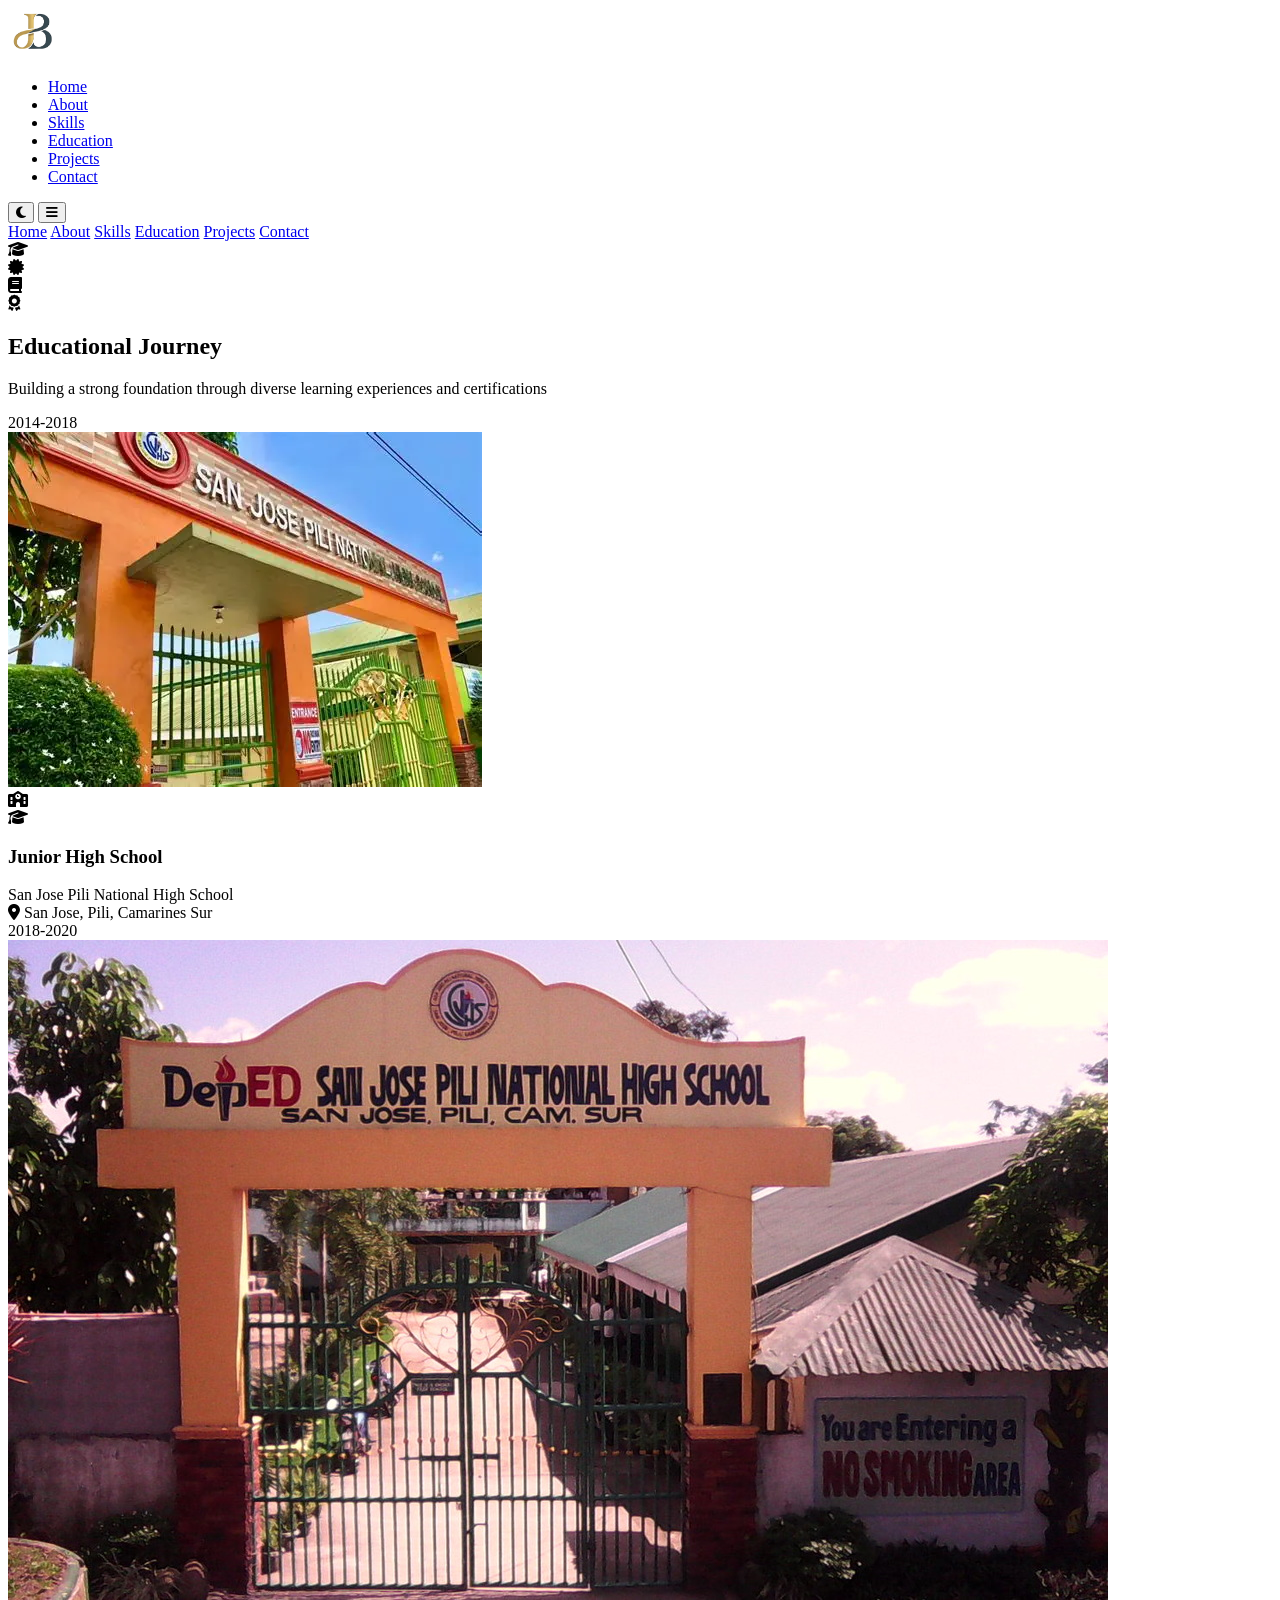
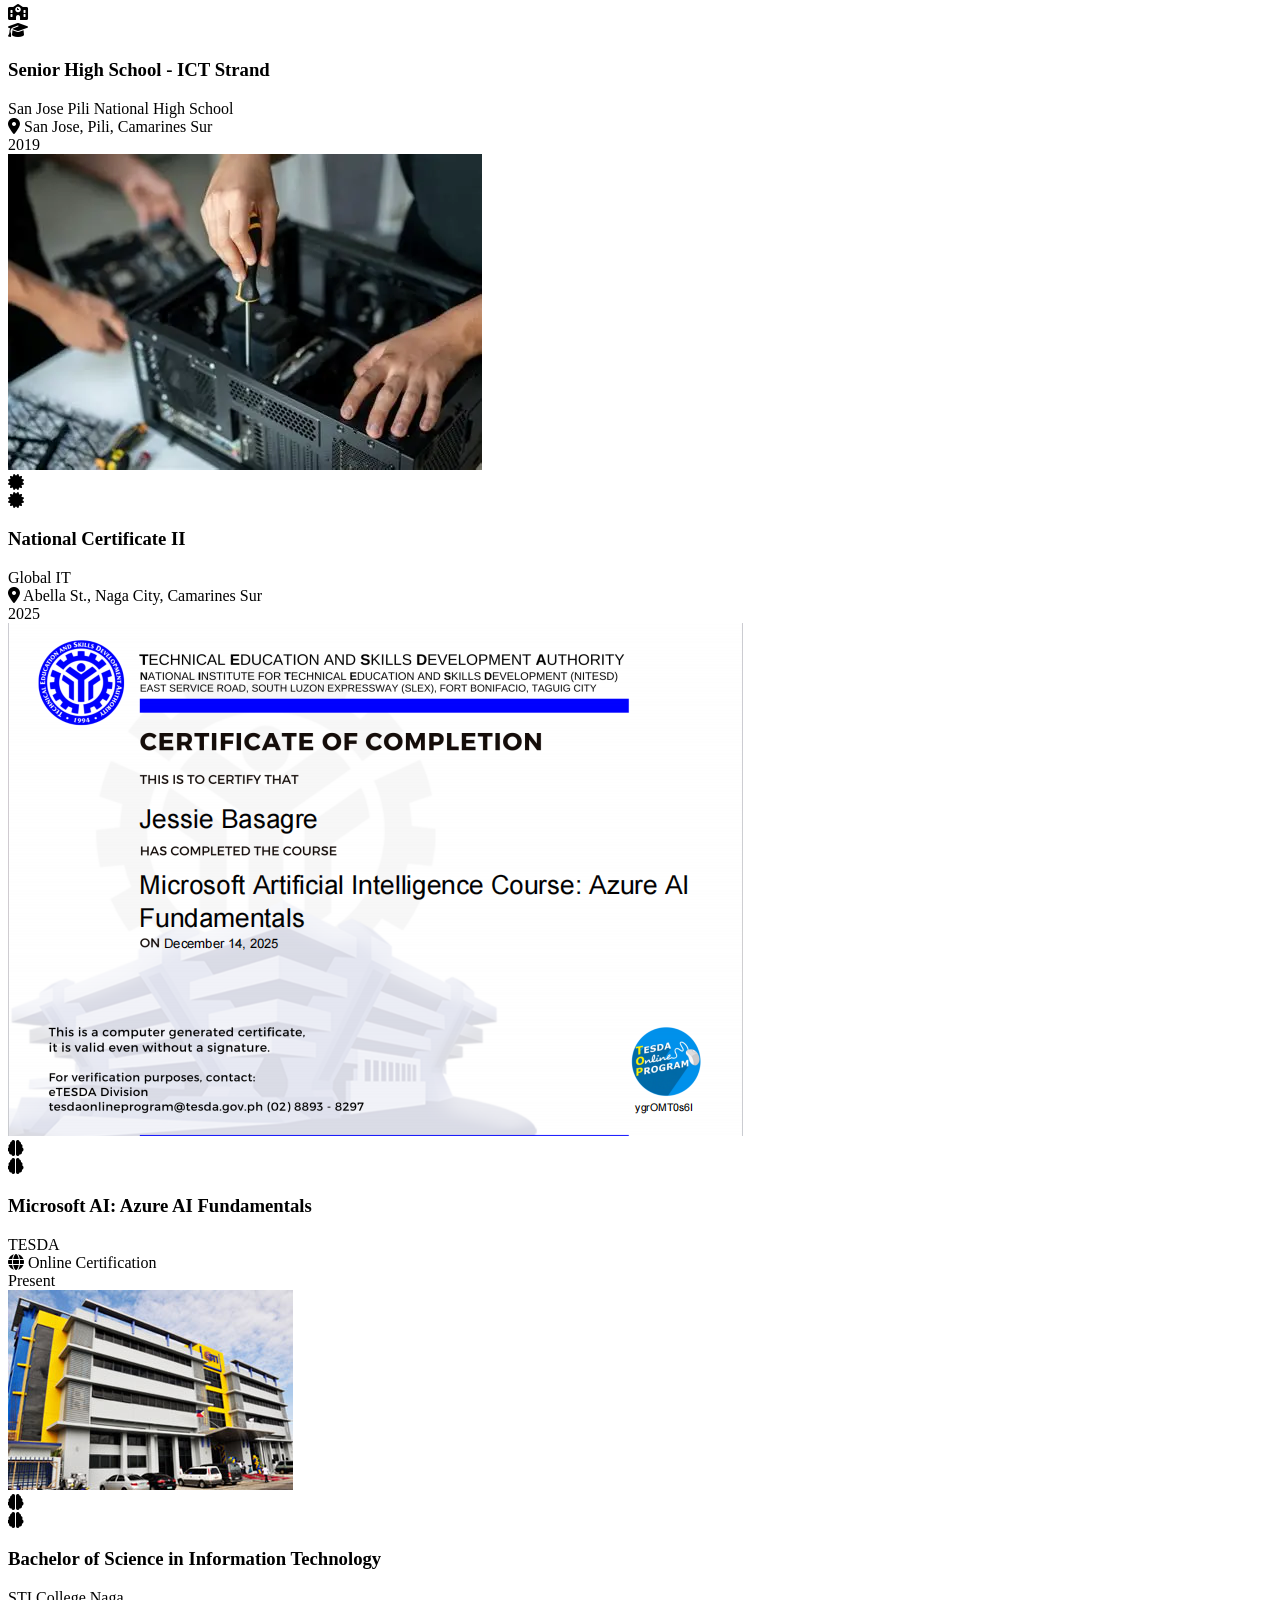
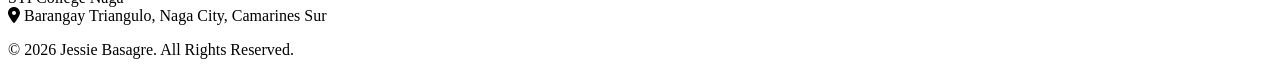
==== pages/Education.html @ c204525d "Update Successfully" ====
<!DOCTYPE html>
<html lang="en">
<head>
    <meta charset="UTF-8">
    <meta name="viewport" content="width=device-width, initial-scale=1.0">
    <title>Jessie Basagre - Aspiring Web Developer</title>
    <link href="https://cdnjs.cloudflare.com/ajax/libs/font-awesome/6.4.0/css/all.min.css" rel="stylesheet">
    <link href="https://fonts.googleapis.com/css2?family=Poppins:wght@300;400;500;600;700&display=swap" rel="stylesheet">
    <link rel="stylesheet" href="/my-portfolio/styles/education.css">
    <link rel="stylesheet" href="/my-portfolio/styles/core.css">
</head>
<body>
    <nav class="navbar" id="navbar">
        <div class="nav-container">
            <div class="logo"><img src="images/logo.png" alt="logo" width="50px" height="50px"></div>
            <ul class="nav-menu">
                <li><a href="home.html" class="nav-link">Home</a></li>
                <li><a href="home.html#about" class="nav-link">About</a></li>
                <li><a href="home.html#skills" class="nav-link">Skills</a></li>
                <li><a href="Education.html" class="nav-link">Education</a></li>
                <li><a href="Projects.html" class="nav-link">Projects</a></li>
                <li><a href="home.html#contact" class="nav-link">Contact</a></li>
            </ul>
            <div>
                <button class="theme-toggle" id="themeToggle">
                    <i class="fas fa-moon"></i>
                </button>
                <button class="mobile-menu-btn" id="mobileMenuBtn">
                    <i class="fas fa-bars"></i>
                </button>
            </div>
            
            <div class="mobile-menu" id="mobileMenu">
                <a href="home.html" class="nav-link">Home</a>
                <a href="home.html#about" class="nav-link">About</a>
                <a href="home.html#skills" class="nav-link">Skills</a>
                <a href="Education.html" class="nav-link">Education</a>
                <a href="Projects.html" class="nav-link">Projects</a>
                <a href="home.html#contact" class="nav-link">Contact</a>
            </div>
        </div>
    </nav>
    <!-- Enhanced Education Section -->
<section id="education" class="section education-hero-section" style="background: linear-gradient(135deg, var(--bg-secondary) 0%, var(--bg-primary) 100%); position: relative; overflow: hidden;">
    <!-- Background Pattern -->
    <div class="education-bg-pattern"></div>
    
    <!-- Floating Elements -->
    <div class="floating-elements">
        <div class="floating-card"><i class="fas fa-graduation-cap"></i></div>
        <div class="floating-card"><i class="fas fa-certificate"></i></div>
        <div class="floating-card"><i class="fas fa-book"></i></div>
    </div>

    <div class="container">
        <div class="section-header animate-on-scroll">
            <div class="section-icon">
                <i class="fas fa-award"></i>
            </div>
            <h2 class="section-title">Educational Journey</h2>
            <p class="section-subtitle">
                Building a strong foundation through diverse learning experiences and certifications
            </p>
        </div>

        <div class="education-timeline-container">
            <!-- Timeline Line -->
            <div class="timeline-line"></div>
            
            <div class="education-timeline">
                <!-- Education Item 1 -->
                <div class="education-item animate-on-scroll" data-delay="0">
                    <div class="education-year">2014-2018</div>
                    <div class="education-card">
                        <div class="education-image">
                            <img src="images/school-1.webp" />
                            <div class="image-overlay">
                                <i class="fas fa-school"></i>
                            </div>
                        </div>
                        <div class="education-content">
                            <div class="education-header">
                                <div class="education-icon">
                                    <i class="fas fa-graduation-cap"></i>
                                </div>
                                <h3>Junior High School</h3>
                                <div class="education-school">San Jose Pili National High School</div>
                            </div>
                            <div class="education-location">
                                <i class="fas fa-map-marker-alt"></i>
                                San Jose, Pili, Camarines Sur
                            </div>
                        </div>
                    </div>
                </div>

                <!-- Education Item 2 -->
                <div class="education-item animate-on-scroll" data-delay="200">
                    <div class="education-year">2018-2020</div>
                    <div class="education-card">
                        <div class="education-image">
                            <img src="images/school-2.jpg" />
                            <div class="image-overlay">
                                <i class="fas fa-school"></i>
                            </div>
                        </div>
                        <div class="education-content">
                            <div class="education-header">
                                <div class="education-icon">
                                    <i class="fas fa-graduation-cap"></i>
                                </div>
                                <h3>Senior High School - ICT Strand</h3>
                                <div class="education-school">San Jose Pili National High School</div>
                            </div>
                            <div class="education-location">
                                <i class="fas fa-map-marker-alt"></i>
                                San Jose, Pili, Camarines Sur
                            </div>
                        </div>
                    </div>
                </div>

                <!-- Education Item 3 -->
                <div class="education-item animate-on-scroll" data-delay="400">
                    <div class="education-year">2019</div>
                    <div class="education-card">
                        <div class="education-image">
                            <img src="images/ncii.webp" />
                            <div class="image-overlay">
                                <i class="fas fa-certificate"></i>
                            </div>
                        </div>
                        <div class="education-content">
                            <div class="education-header">
                                <div class="education-icon">
                                    <i class="fas fa-certificate"></i>
                                </div>
                                <h3>National Certificate II</h3>
                                <div class="education-school">Global IT</div>
                            </div>
                            <div class="education-location">
                                <i class="fas fa-map-marker-alt"></i>
                                Abella St., Naga City, Camarines Sur
                            </div>
                        </div>
                    </div>
                </div>

                <!-- Education Item 4 -->
                <div class="education-item animate-on-scroll" data-delay="600">
                    <div class="education-year">2025</div>
                    <div class="education-card future">
                        <div class="education-image">
                            <img src="images/certif.png" />
                            <div class="image-overlay">
                                <i class="fas fa-brain"></i>
                            </div>
                        </div>
                        <div class="education-content">
                            <div class="education-header">
                                <div class="education-icon">
                                    <i class="fas fa-brain"></i>
                                </div>
                                <h3>Microsoft AI: Azure AI Fundamentals</h3>
                                <div class="education-school">TESDA</div>
                            </div>
                            <div class="education-location">
                                <i class="fas fa-globe"></i>
                                Online Certification
                            </div>
                        </div>
                    </div>
                </div>
                <!-- Education Item 4 -->
                <div class="education-item animate-on-scroll" data-delay="800">
                    <div class="education-year">Present</div>
                    <div class="education-card future">
                        <div class="education-image">
                            <img src="images/school-3.jpg" />
                            <div class="image-overlay">
                                <i class="fas fa-brain"></i>
                            </div>
                        </div>
                        <div class="education-content">
                            <div class="education-header">
                                <div class="education-icon">
                                    <i class="fas fa-brain"></i>
                                </div>
                                <h3>Bachelor of Science in Information Technology</h3>
                                <div class="education-school">STI College Naga</div>
                            </div>
                            <div class="education-location">
                                <i class="fas fa-map-marker-alt"></i>
                                Barangay Triangulo, Naga City, Camarines Sur
                            </div>
                        </div>
                    </div>
                </div>
            </div>
        </div>

        <!-- Stats Section -->
        <div class="education-stats-section animate-on-scroll" data-delay="800">
            
        </div>
    </div>
</section>
<footer class="footer">
        <p>&copy; 2026 Jessie Basagre. All Rights Reserved.</p>
</footer>
<script src="/my-portfolio/scripts/core.js"></script>
</body>
</html>
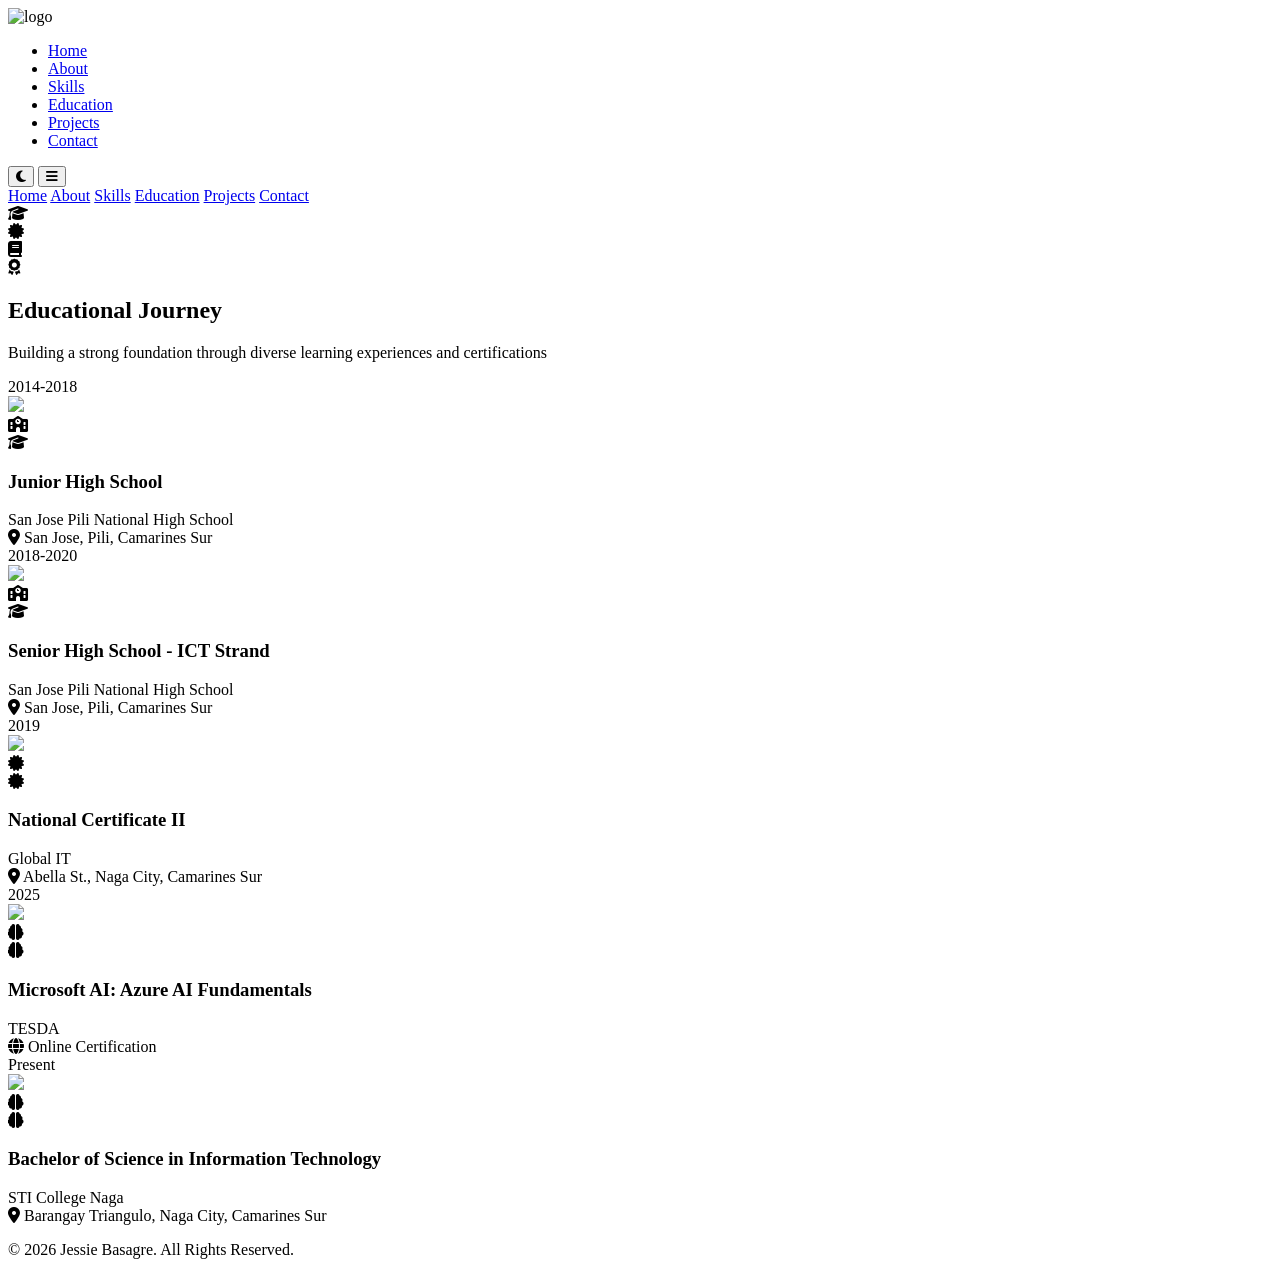
==== commit 09a09ec1: "Update Successful!" ====
--- a/pages/Education.html
+++ b/pages/Education.html
@@ -12,7 +12,7 @@
 <body>
     <nav class="navbar" id="navbar">
         <div class="nav-container">
-            <div class="logo"><img src="images/logo.png" alt="logo" width="50px" height="50px"></div>
+            <div class="logo"><img src="/my-portfolio/pages/images/logo.png" alt="logo" width="50px" height="50px"></div>
             <ul class="nav-menu">
                 <li><a href="home.html" class="nav-link">Home</a></li>
                 <li><a href="home.html#about" class="nav-link">About</a></li>
@@ -73,7 +73,7 @@
                     <div class="education-year">2014-2018</div>
                     <div class="education-card">
                         <div class="education-image">
-                            <img src="images/school-1.webp" />
+                            <img src="/my-portfolio/pages/images/school-1.webp" />
                             <div class="image-overlay">
                                 <i class="fas fa-school"></i>
                             </div>
@@ -99,7 +99,7 @@
                     <div class="education-year">2018-2020</div>
                     <div class="education-card">
                         <div class="education-image">
-                            <img src="images/school-2.jpg" />
+                            <img src="/my-portfolio/pages/images/school-2.jpg" />
                             <div class="image-overlay">
                                 <i class="fas fa-school"></i>
                             </div>
@@ -125,7 +125,7 @@
                     <div class="education-year">2019</div>
                     <div class="education-card">
                         <div class="education-image">
-                            <img src="images/ncii.webp" />
+                            <img src="/my-portfolio/pages/images/ncii.webp" />
                             <div class="image-overlay">
                                 <i class="fas fa-certificate"></i>
                             </div>
@@ -151,7 +151,7 @@
                     <div class="education-year">2025</div>
                     <div class="education-card future">
                         <div class="education-image">
-                            <img src="images/certif.png" />
+                            <img src="/my-portfolio/pages/images/certif.png" />
                             <div class="image-overlay">
                                 <i class="fas fa-brain"></i>
                             </div>
@@ -176,7 +176,7 @@
                     <div class="education-year">Present</div>
                     <div class="education-card future">
                         <div class="education-image">
-                            <img src="images/school-3.jpg" />
+                            <img src="/my-portfolio/pages/images/school-3.jpg" />
                             <div class="image-overlay">
                                 <i class="fas fa-brain"></i>
                             </div>
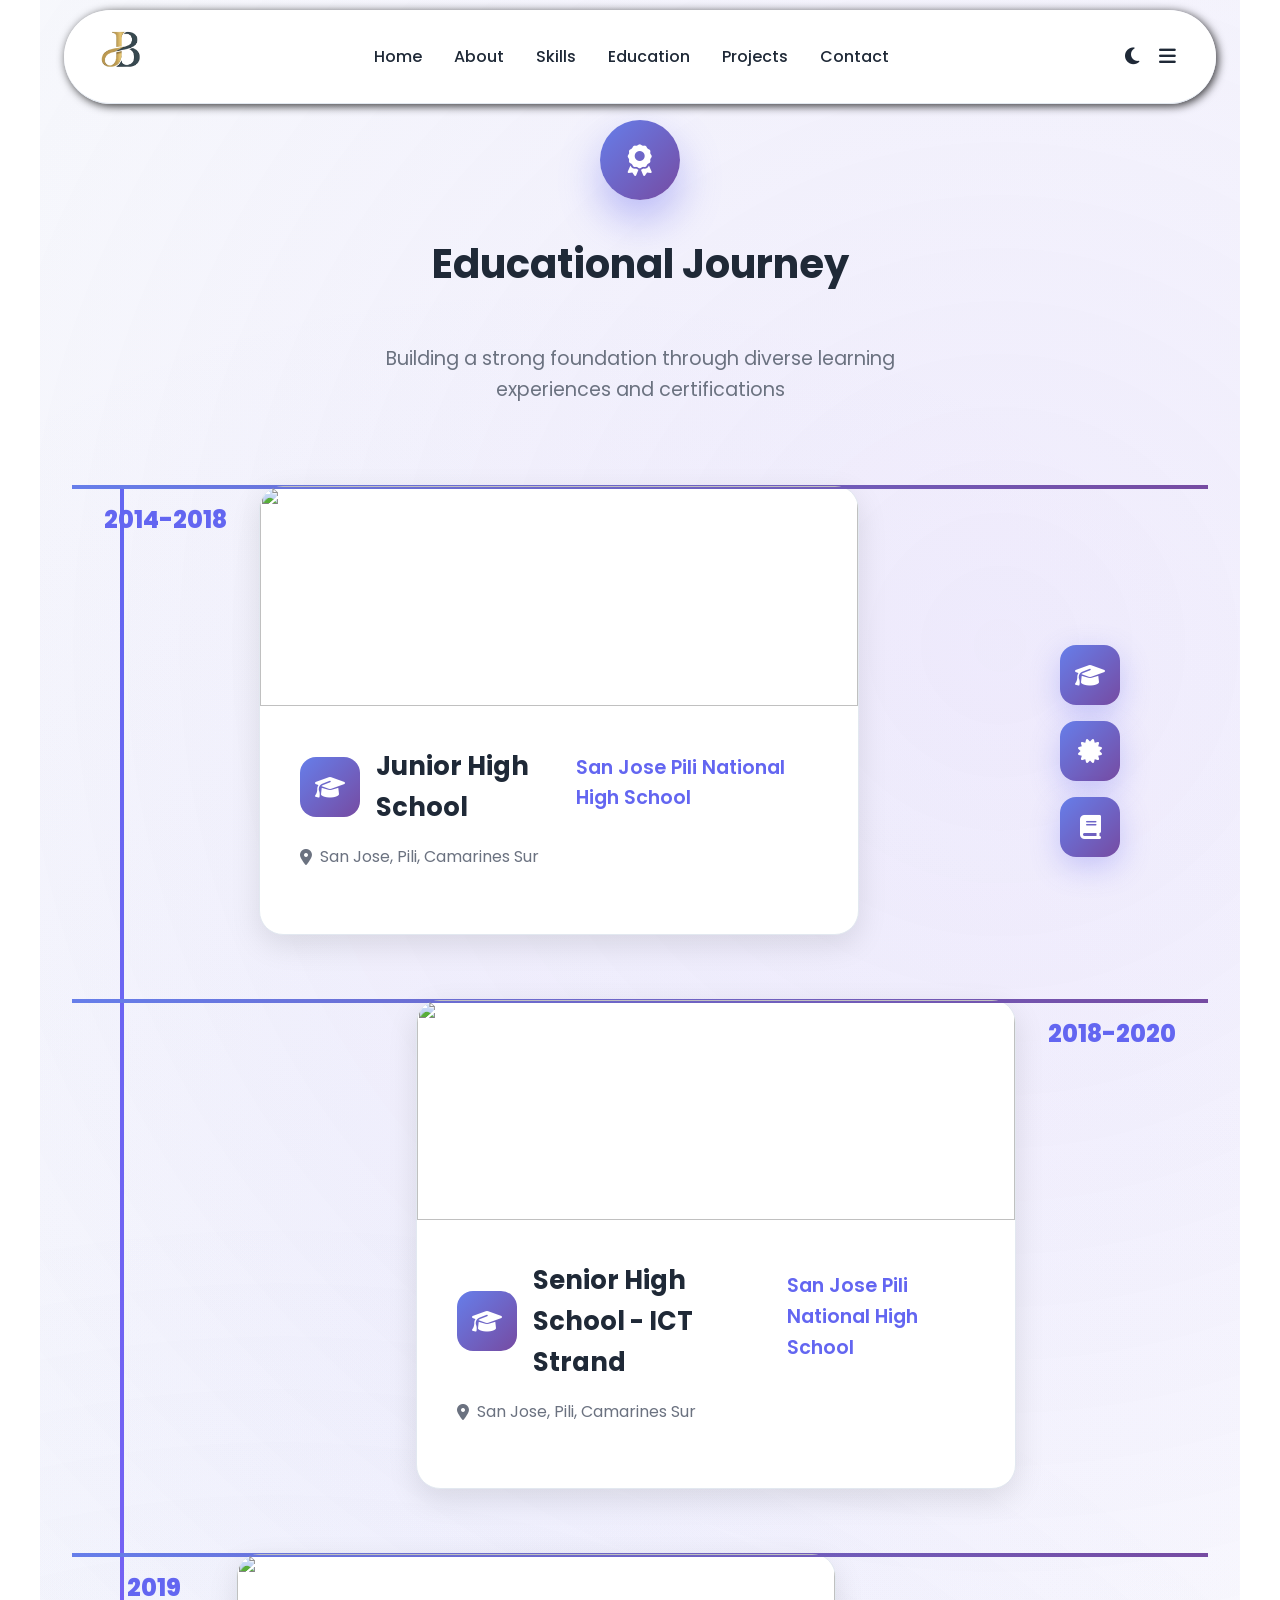
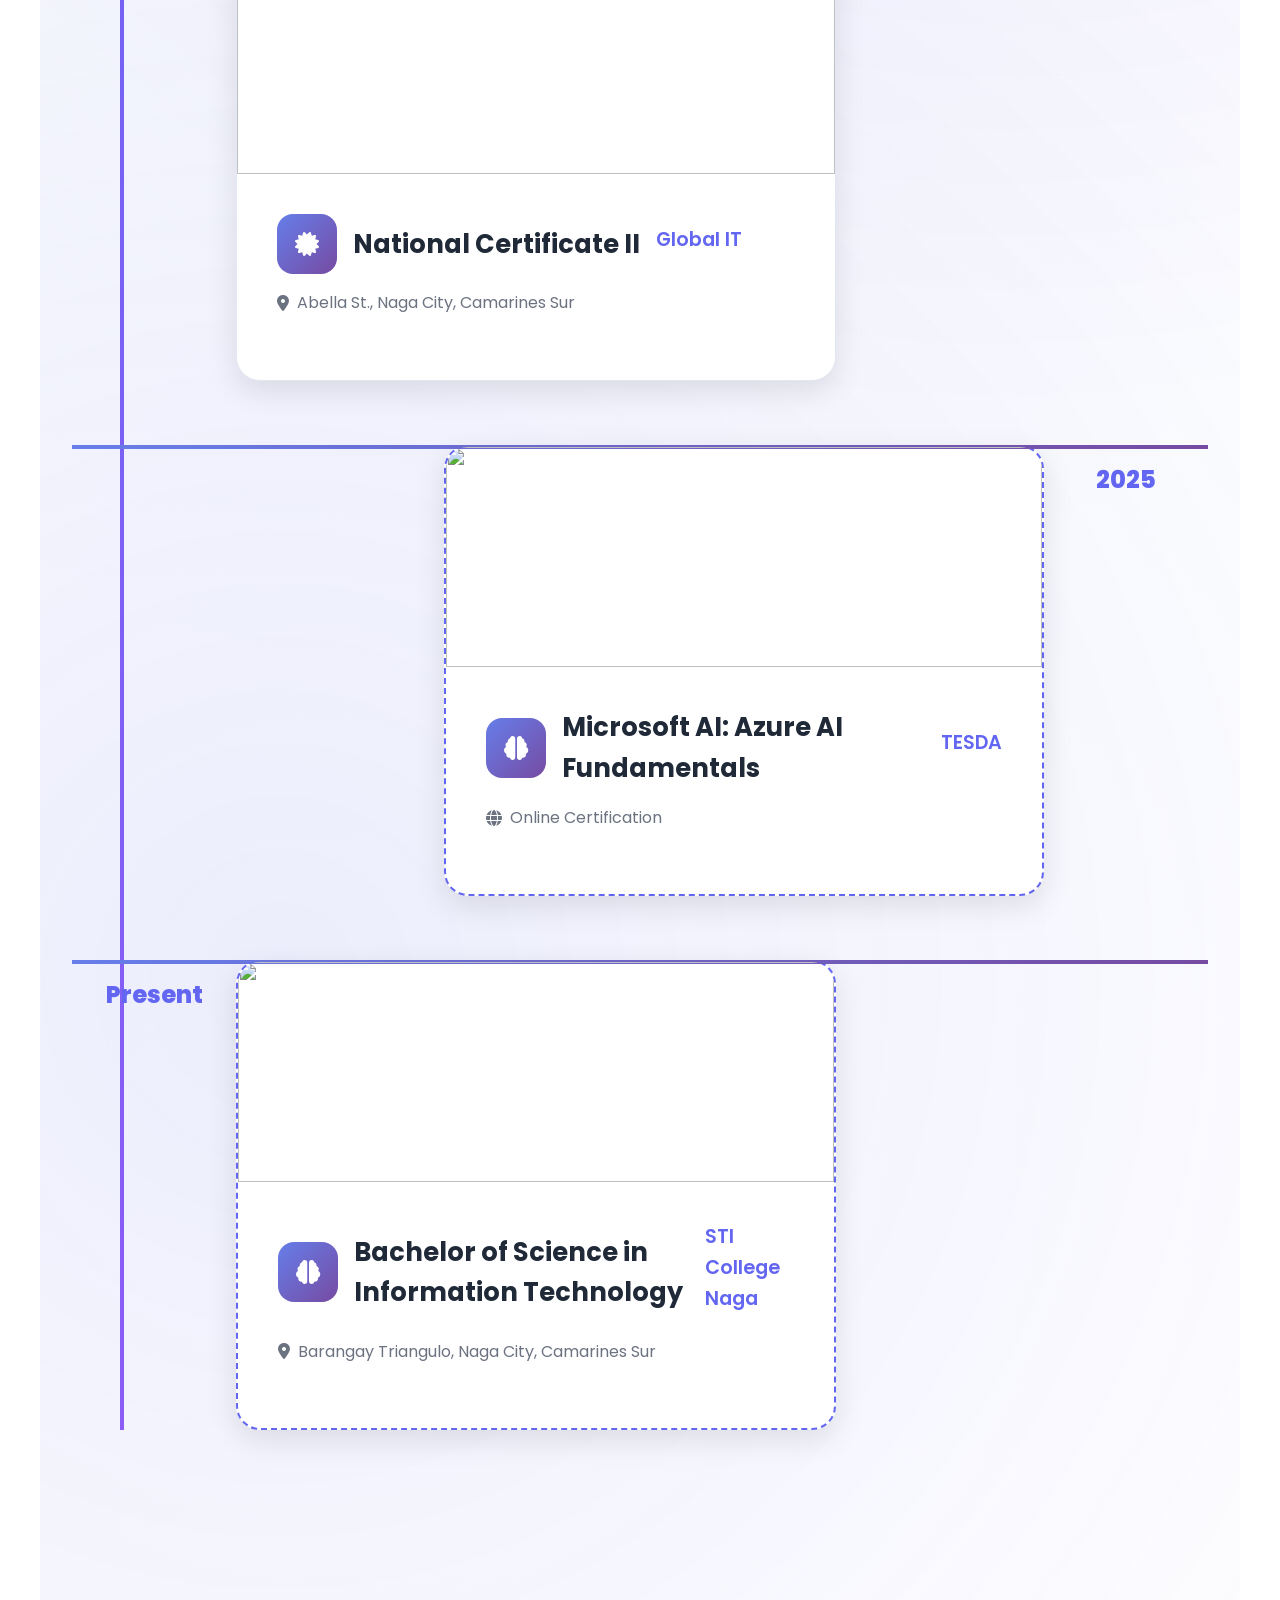
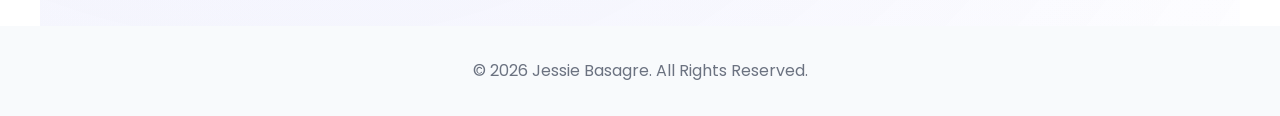
==== commit f7107ac4: "Update Successful!" ====
--- a/pages/Education.html
+++ b/pages/Education.html
@@ -6,20 +6,20 @@
     <title>Jessie Basagre - Aspiring Web Developer</title>
     <link href="https://cdnjs.cloudflare.com/ajax/libs/font-awesome/6.4.0/css/all.min.css" rel="stylesheet">
     <link href="https://fonts.googleapis.com/css2?family=Poppins:wght@300;400;500;600;700&display=swap" rel="stylesheet">
-    <link rel="stylesheet" href="/my-portfolio/styles/education.css">
-    <link rel="stylesheet" href="/my-portfolio/styles/core.css">
+    <link rel="stylesheet" href="../styles/education.css">
+    <link rel="stylesheet" href="../styles/core.css">
 </head>
 <body>
     <nav class="navbar" id="navbar">
         <div class="nav-container">
-            <div class="logo"><img src="/my-portfolio/pages/images/logo.png" alt="logo" width="50px" height="50px"></div>
+            <div class="logo"><img src="../pages/images/logo.png" alt="logo" width="50px" height="50px"></div>
             <ul class="nav-menu">
-                <li><a href="home.html" class="nav-link">Home</a></li>
-                <li><a href="home.html#about" class="nav-link">About</a></li>
-                <li><a href="home.html#skills" class="nav-link">Skills</a></li>
+                <li><a href="../index.html" class="nav-link">Home</a></li>
+                <li><a href="../index.html#about" class="nav-link">About</a></li>
+                <li><a href="../index.html#skills" class="nav-link">Skills</a></li>
                 <li><a href="Education.html" class="nav-link">Education</a></li>
                 <li><a href="Projects.html" class="nav-link">Projects</a></li>
-                <li><a href="home.html#contact" class="nav-link">Contact</a></li>
+                <li><a href="../index.html#contact" class="nav-link">Contact</a></li>
             </ul>
             <div>
                 <button class="theme-toggle" id="themeToggle">
@@ -31,12 +31,12 @@
             </div>
             
             <div class="mobile-menu" id="mobileMenu">
-                <a href="home.html" class="nav-link">Home</a>
-                <a href="home.html#about" class="nav-link">About</a>
-                <a href="home.html#skills" class="nav-link">Skills</a>
+                <a href="../index.html" class="nav-link">Home</a>
+                <a href="../index.html#about" class="nav-link">About</a>
+                <a href="../index.html#skills" class="nav-link">Skills</a>
                 <a href="Education.html" class="nav-link">Education</a>
                 <a href="Projects.html" class="nav-link">Projects</a>
-                <a href="home.html#contact" class="nav-link">Contact</a>
+                <a href="../index.html#contact" class="nav-link">Contact</a>
             </div>
         </div>
     </nav>
@@ -73,7 +73,7 @@
                     <div class="education-year">2014-2018</div>
                     <div class="education-card">
                         <div class="education-image">
-                            <img src="/my-portfolio/pages/images/school-1.webp" />
+                            <img src="/images/school-1.webp" />
                             <div class="image-overlay">
                                 <i class="fas fa-school"></i>
                             </div>
@@ -99,7 +99,7 @@
                     <div class="education-year">2018-2020</div>
                     <div class="education-card">
                         <div class="education-image">
-                            <img src="/my-portfolio/pages/images/school-2.jpg" />
+                            <img src="/images/school-2.jpg" />
                             <div class="image-overlay">
                                 <i class="fas fa-school"></i>
                             </div>
@@ -125,7 +125,7 @@
                     <div class="education-year">2019</div>
                     <div class="education-card">
                         <div class="education-image">
-                            <img src="/my-portfolio/pages/images/ncii.webp" />
+                            <img src="/images/ncii.webp" />
                             <div class="image-overlay">
                                 <i class="fas fa-certificate"></i>
                             </div>
@@ -151,7 +151,7 @@
                     <div class="education-year">2025</div>
                     <div class="education-card future">
                         <div class="education-image">
-                            <img src="/my-portfolio/pages/images/certif.png" />
+                            <img src="/images/certif.png" />
                             <div class="image-overlay">
                                 <i class="fas fa-brain"></i>
                             </div>
@@ -176,7 +176,7 @@
                     <div class="education-year">Present</div>
                     <div class="education-card future">
                         <div class="education-image">
-                            <img src="/my-portfolio/pages/images/school-3.jpg" />
+                            <img src="/images/school-3.jpg" />
                             <div class="image-overlay">
                                 <i class="fas fa-brain"></i>
                             </div>
@@ -208,6 +208,6 @@
 <footer class="footer">
         <p>&copy; 2026 Jessie Basagre. All Rights Reserved.</p>
 </footer>
-<script src="/my-portfolio/scripts/core.js"></script>
+<script src="../scripts/core.js"></script>
 </body>
 </html>
--- a/styles/education.css
+++ b/styles/education.css
@@ -0,0 +1,683 @@
+/* education.css - Education Page Styles */
+:root {
+    --primary-color: #6366f1;
+    --secondary-color: #8b5cf6;
+    --text-primary: #1f2937;
+    --text-secondary: #6b7280;
+    --bg-primary: #ffffff;
+    --bg-secondary: #f8fafc;
+    --border-color: #e2e8f0;
+    --shadow: 0 10px 30px rgba(0,0,0,0.1);
+    --gradient: linear-gradient(135deg, #667eea 0%, #764ba2 100%);
+}
+
+[data-theme="dark"] {
+    --text-primary: #f8fafc;
+    --text-secondary: #cbd5e1;
+    --bg-primary: #0f172a;
+    --bg-secondary: #1e293b;
+    --border-color: #334155;
+    --shadow: 0 10px 30px rgba(0,0,0,0.3);
+}
+
+* { margin: 0; padding: 0; box-sizing: border-box; }
+
+body {
+    font-family: 'Poppins', sans-serif;
+    line-height: 1.6;
+    color: var(--text-primary);
+    background: var(--bg-primary);
+}
+
+/* Navigation (same as home) */
+.navbar, .nav-container, .logo, .nav-menu, .nav-link,
+.theme-toggle, .mobile-menu-btn, .mobile-menu {
+    /* Copy navigation styles from home.css */
+}
+
+/* Education Hero Section */
+.education-hero-section {
+    padding: 120px 0 100px;
+    position: relative;
+    background: linear-gradient(135deg, var(--bg-secondary) 0%, var(--bg-primary) 100%);
+    overflow: hidden;
+}
+
+.education-bg-pattern {
+    position: absolute;
+    top: 0;
+    left: 0;
+    right: 0;
+    bottom: 0;
+    background-image: 
+        radial-gradient(circle at 20% 80%, rgba(99,102,241,0.1) 0%, transparent 50%),
+        radial-gradient(circle at 80% 20%, rgba(139,92,246,0.1) 0%, transparent 50%);
+    z-index: 1;
+}
+
+.floating-elements {
+    position: absolute;
+    top: 20%;
+    right: 10%;
+    z-index: 2;
+    animation: float 6s ease-in-out infinite;
+}
+
+.floating-card {
+    width: 60px;
+    height: 60px;
+    background: var(--gradient);
+    border-radius: 16px;
+    display: flex;
+    align-items: center;
+    justify-content: center;
+    color: white;
+    font-size: 1.5rem;
+    margin-bottom: 1rem;
+    box-shadow: 0 10px 30px rgba(99,102,241,0.3);
+    animation: float 4s ease-in-out infinite reverse;
+}
+
+@keyframes float {
+    0%, 100% { transform: translateY(0px) rotate(0deg); }
+    50% { transform: translateY(-20px) rotate(5deg); }
+}
+
+.container {
+    max-width: 1200px;
+    margin: 0 auto;
+    padding: 0 2rem;
+    position: relative;
+    z-index: 3;
+}
+
+.section-header {
+    text-align: center;
+    margin-bottom: 5rem;
+}
+
+.section-icon {
+    width: 80px;
+    height: 80px;
+    background: var(--gradient);
+    border-radius: 50%;
+    display: flex;
+    align-items: center;
+    justify-content: center;
+    margin: 0 auto 2rem;
+    font-size: 2rem;
+    color: white;
+    box-shadow: 0 20px 40px rgba(99,102,241,0.4);
+}
+
+.section-title {
+    font-size: 2.8rem;
+    font-weight: 700;
+    margin-bottom: 1rem;
+    color: var(--text-primary);
+}
+
+.section-subtitle {
+    color: var(--text-secondary);
+    font-size: 1.2rem;
+    max-width: 600px;
+    margin: 0 auto;
+}
+
+/* Timeline */
+.education-timeline-container {
+    position: relative;
+    margin-bottom: 6rem;
+}
+
+.timeline-line {
+    position: absolute;
+    left: 50px;
+    top: 0;
+    bottom: 0;
+    width: 4px;
+    background: linear-gradient(to bottom, var(--primary-color), var(--secondary-color));
+    transform: translateX(-50%);
+    z-index: 1;
+}
+
+.education-timeline { position: relative; z-index: 2; }
+
+.education-item {
+    display: flex;
+    margin-bottom: 4rem;
+    opacity: 0;
+    transform: translateX(50px);
+    transition: all 0.8s cubic-bezier(0.25, 0.46, 0.45, 0.94);
+}
+
+.education-item.animated {
+    opacity: 1;
+    transform: translateX(0);
+}
+
+.education-item:nth-child(even) { flex-direction: row-reverse; }
+
+.education-year {
+    font-size: 1.5rem;
+    font-weight: 800;
+    color: var(--primary-color);
+    min-width: 100px;
+    text-align: center;
+    margin: 1rem 2rem;
+    z-index: 3;
+}
+
+.education-card {
+    width: 100%;
+    max-width: 600px;
+    background: var(--bg-primary);
+    border-radius: 24px;
+    overflow: hidden;
+    box-shadow: var(--shadow);
+    border: 1px solid var(--border-color);
+    transition: all 0.4s ease;
+}
+.education-card::before {
+    content: '';
+    position: absolute;
+    top: 0;
+    left: 0;
+    right: 0;
+    height: 4px;
+    background: var(--gradient);
+}
+
+.education-card:hover {
+    transform: translateY(-12px) scale(1.02);
+    box-shadow: 0 35px 70px rgba(0,0,0,0.2);
+}
+
+.education-card.future {
+    border: 2px dashed var(--primary-color);
+}
+
+.education-image {
+    position: relative;
+    height: 220px;
+    overflow: hidden;
+}
+
+/* Image Scroll Animation */
+.education-image img {
+    width: 100%;
+    height: 100%;
+    object-fit: cover;
+    object-position: top; 
+    transition: object-position 5s ease;
+}
+
+/* Hover effect - scroll image */
+.education-card:hover .education-image img {
+    object-position: bottom;
+}
+
+.image-overlay {
+    position: absolute;
+    top: 50%;
+    left: 50%;
+    transform: translate(-50%, -50%);
+    background: var(--gradient);
+    width: 60px;
+    height: 60px;
+    border-radius: 50%;
+    display: flex;
+    align-items: center;
+    justify-content: center;
+    color: white;
+    font-size: 1.5rem;
+    opacity: 0;
+    transition: all 0.3s ease;
+}
+
+.education-card:hover .image-overlay {
+    opacity: 1;
+    transform: translate(-50%, -50%) scale(1.1);
+}
+
+.education-content { padding: 2.5rem; }
+
+.education-header {
+    display: flex;
+    gap: 1rem;
+    align-items: center;
+    margin-bottom: 1rem;
+}
+
+.education-icon {
+    width: 60px;
+    height: 60px;
+    background: var(--gradient);
+    border-radius: 16px;
+    display: flex;
+    align-items: center;
+    justify-content: center;
+    flex-shrink: 0;
+}
+
+.education-icon i { font-size: 1.5rem; color: white; }
+
+.education-header h3 {
+    font-size: 1.6rem;
+    font-weight: 700;
+    color: var(--text-primary);
+}
+
+.education-school {
+    font-size: 1.2rem;
+    color: var(--primary-color);
+    font-weight: 600;
+    margin-bottom: 0.5rem;
+}
+
+.education-location {
+    font-size: 1rem;
+    color: var(--text-secondary);
+    display: flex;
+    align-items: center;
+    gap: 0.5rem;
+    margin-bottom: 1.5rem;
+}
+
+.stat-badge {
+    background: var(--gradient);
+    color: white;
+    padding: 0.5rem 1.5rem;
+    border-radius: 25px;
+    font-size: 0.9rem;
+    font-weight: 600;
+    box-shadow: 0 5px 15px rgba(99,102,241,0.3);
+}
+
+.stat-badge.certified {
+    background: linear-gradient(135deg, #10b981, #059669);
+}
+
+.stat-badge.upcoming {
+    background: linear-gradient(135deg, #f59e0b, #d97706);
+    animation: pulse 2s infinite;
+}
+
+@keyframes pulse {
+    0%, 100% { box-shadow: 0 0 0 0 rgba(245, 158, 11, 0.7); }
+    50% { box-shadow: 0 0 0 10px rgba(245, 158, 11, 0); }
+}
+
+/* Stats Grid */
+.education-stats-section { margin-top: 6rem; }
+
+.stats-grid {
+    display: grid;
+    grid-template-columns: repeat(auto-fit, minmax(250px, 1fr));
+    gap: 2rem;
+}
+
+.stat-card {
+    background: var(--bg-primary);
+    padding: 3rem 2rem;
+    border-radius: 24px;
+    text-align: center;
+    box-shadow: var(--shadow);
+    border-top: 5px solid var(--gradient);
+    transition: all 0.4s ease;
+}
+
+.stat-card:hover {
+    transform: translateY(-15px);
+    box-shadow: 0 30px 60px rgba(0,0,0,0.25);
+}
+
+.stat-icon {
+    width: 80px;
+    height: 80px;
+    background: var(--gradient);
+    border-radius: 50%;
+    display: flex;
+    align-items: center;
+    justify-content: center;
+    margin: 0 auto 1.5rem;
+    font-size: 2rem;
+    color: white;
+}
+
+.stat-number {
+    font-size: 4rem;
+    font-weight: 900;
+    background: linear-gradient(135deg, var(--primary-color), var(--secondary-color));
+    -webkit-background-clip: text;
+    -webkit-text-fill-color: transparent;
+    background-clip: text;
+    margin-bottom: 1rem;
+}
+
+.stat-label {
+    color: var(--text-secondary);
+    font-size: 1.2rem;
+    font-weight: 600;
+    text-transform: uppercase;
+    letter-spacing: 1px;
+}
+
+/* Responsive */
+@media (max-width: 768px) {
+    .education-item { flex-direction: column !important; }
+    .timeline-line { left: 20px; }
+    .education-year { margin: 1rem 0; }
+    .stats-grid { grid-template-columns: 1fr; gap: 1.5rem; }
+}
+
+/* Animations */
+@keyframes fadeInUp {
+    from { opacity: 0; transform: translateY(60px); }
+    to { opacity: 1; transform: translateY(0); }
+}
+
+.animate-on-scroll {
+    opacity: 0;
+    transform: translateY(50px);
+    transition: all 0.6s ease;
+}
+
+.animate-on-scroll.animated {
+    opacity: 1;
+    transform: translateY(0);
+}
+
+/* ========================================
+   MOBILE-ONLY RESPONSIVE STYLES
+   ======================================== */
+
+/* Mobile Landscape (431px - 480px) */
+@media (max-width: 480px) {
+    .education-hero-section {
+        padding: 70px 0 50px;
+    }
+    
+    .section-title {
+        font-size: 1.8rem;
+    }
+    
+    .section-subtitle {
+        font-size: 0.95rem;
+    }
+    
+    .education-item {
+        padding-left: 2.5rem;
+    }
+    
+    .timeline-line {
+        left: 16px;
+    }
+    
+    .education-year {
+        font-size: 1rem;
+        padding: 0.4rem 0.8rem;
+    }
+    
+    .education-image {
+        height: 160px;
+    }
+    
+    .education-content {
+        padding: 1.5rem;
+    }
+    
+    .education-header {
+        flex-direction: column;
+        text-align: center;
+        gap: 0.75rem;
+    }
+    
+    .education-icon {
+        width: 50px;
+        height: 50px;
+    }
+    
+    .education-icon i {
+        font-size: 1.25rem;
+    }
+    
+    .stat-card {
+        padding: 1.75rem 1rem;
+    }
+    
+    .stat-number {
+        font-size: 2.5rem;
+    }
+}
+
+/* Small Mobile Portrait (320px - 430px) */
+@media (max-width: 430px) {
+    .container {
+        padding: 0 1rem;
+    }
+    
+    body {
+        font-size: 0.95rem;
+    }
+    
+    .section-title {
+        font-size: 1.6rem;
+    }
+    
+    .section-subtitle {
+        font-size: 0.9rem;
+    }
+    
+    .education-item {
+        padding-left: 2rem;
+    }
+    
+    .timeline-line {
+        left: 12px;
+        width: 2px;
+    }
+    
+    .education-year {
+        font-size: 0.9rem;
+        padding: 0.3rem 0.6rem;
+    }
+    
+    .education-image {
+        height: 140px;
+    }
+    
+    .education-content {
+        padding: 1.25rem;
+    }
+    
+    .education-header h3 {
+        font-size: 1.25rem;
+    }
+    
+    .education-school {
+        font-size: 1rem;
+    }
+    
+    .stat-card {
+        padding: 1.5rem 1rem;
+    }
+    
+    .stat-number {
+        font-size: 2.25rem;
+    }
+    
+    .stat-icon {
+        width: 64px;
+        height: 64px;
+        font-size: 1.6rem;
+    }
+}
+
+/* Extra Small Mobile (below 320px) */
+@media (max-width: 319px) {
+    .container {
+        padding: 0 0.75rem;
+    }
+    
+    .section-title {
+        font-size: 1.5rem;
+    }
+    
+    .education-content {
+        padding: 1rem;
+    }
+}
+
+/* Mobile Base Styles (All Mobile ≤767px) */
+@media (max-width: 767px) {
+    .container {
+        padding: 0 1.25rem;
+        max-width: 100%;
+    }
+    
+    .education-hero-section {
+        padding: 80px 0 60px;
+    }
+    
+    .floating-elements {
+        display: none;
+    }
+    
+    .section-header {
+        margin-bottom: 3.5rem;
+        margin-top: 100px;
+    }
+    
+    .section-icon {
+        width: 64px;
+        height: 64px;
+        font-size: 1.6rem;
+    }
+    
+    .section-title {
+        font-size: 2rem;
+        line-height: 1.3;
+    }
+    
+    .section-subtitle {
+        font-size: 1rem;
+        padding: 0 0.5rem;
+    }
+    
+    /* Mobile Timeline */
+    .education-timeline-container {
+        margin-bottom: 5rem;
+    }
+    
+    .timeline-line {
+        left: 20px;
+        width: 3px;
+    }
+    
+    .education-item {
+        flex-direction: column !important;
+        margin-bottom: 3rem;
+        padding: 0 0 0 3rem;
+    }
+    
+    .education-item:nth-child(even) {
+        flex-direction: column !important;
+    }
+    
+    .education-year {
+        position: absolute;
+        left: 0;
+        top: 0;
+        margin: 0;
+        min-width: auto;
+        font-size: 1.1rem;
+        padding: 0.5rem 1rem;
+        background: var(--gradient);
+        color: white;
+        border-radius: 0 20px 20px 0;
+        transform: translateX(-100%);
+        white-space: nowrap;
+    }
+    
+    .education-card {
+        max-width: 100%;
+        margin-left: 0 !important;
+    }
+    
+    .education-image {
+        height: 180px;
+    }
+    
+    .education-content {
+        padding: 1.75rem;
+    }
+    
+    .education-header h3 {
+        font-size: 1.4rem;
+    }
+    
+    .education-school {
+        font-size: 1.1rem;
+    }
+    
+    /* Mobile Stats */
+    .education-stats-section {
+        margin-top: 5rem;
+    }
+    
+    .stats-grid {
+        grid-template-columns: 1fr;
+        gap: 1.25rem;
+    }
+    
+    .stat-card {
+        padding: 2rem 1.25rem;
+    }
+    
+    .stat-number {
+        font-size: 3rem;
+    }
+    
+    .stat-label {
+        font-size: 1rem;
+    }
+}
+
+/* Landscape Mobile Specific */
+@media (max-height: 500px) and (orientation: landscape) and (max-width: 767px) {
+    .education-hero-section {
+        padding: 40px 0 30px;
+    }
+    
+    .section-header {
+        margin-bottom: 2rem;
+    }
+    
+    .section-title {
+        font-size: 1.6rem;
+    }
+    
+    .education-item {
+        margin-bottom: 2rem;
+    }
+    
+    .education-image {
+        height: 120px;
+    }
+}
+
+/* Touch Device Mobile Optimizations */
+@media (hover: none) and (pointer: coarse) and (max-width: 767px) {
+    .education-card:hover,
+    .stat-card:hover {
+        transform: none;
+        box-shadow: var(--shadow);
+    }
+    
+    .education-card:active,
+    .stat-card:active {
+        transform: translateY(-5px) scale(1.01);
+        box-shadow: 0 20px 40px rgba(0,0,0,0.2);
+    }
+}
--- a/styles/core.css
+++ b/styles/core.css
@@ -0,0 +1,1011 @@
+
+:root {
+    --primary-color: #6366f1;
+    --secondary-color: #8b5cf6;
+    --text-primary: #1f2937;
+    --text-secondary: #6b7280;
+    --bg-primary: #ffffff;
+    --bg-secondary: #f8fafc;
+    --border-color: #e2e8f0;
+    --shadow: 0 10px 30px rgba(0,0,0,0.1);
+    --gradient: linear-gradient(135deg, #667eea 0%, #764ba2 100%);
+}
+
+/* Dark Mode Variables */
+[data-theme="dark"] {
+    --text-primary: #f8fafc;
+    --text-secondary: #cbd5e1;
+    --bg-primary: #0f172a;
+    --bg-secondary: #1e293b;
+    --border-color: #334155;
+    --shadow: 0 10px 30px rgba(0,0,0,0.3);
+}
+
+* {
+    margin: 0;
+    padding: 0;
+    box-sizing: border-box;
+}
+
+body {
+    font-family: 'Poppins', sans-serif;
+    line-height: 1.6;
+    color: var(--text-primary);
+    background: var(--bg-primary);
+    overflow-x: hidden;
+    scroll-behavior: smooth;
+}
+
+/* Navigation */
+.navbar {
+    position: fixed;
+    top: 0;
+    left: 50%;
+    transform: translateX(-50%);
+    width: 90%;
+    background: rgba(255, 255, 255, 0.95);
+    backdrop-filter: blur(10px);
+    z-index: 1000;
+    padding: 1rem 0;
+    transition: all 0.3s ease;
+    border-bottom: 1px solid var(--border-color);
+    border-radius: 50px;
+    margin-top: 10px;
+    box-shadow: 2px 2px 10px rgba(0, 0, 0, 0.80);
+    
+    
+}
+
+[data-theme="dark"] .navbar { background: rgba(15, 23, 42, 0.95);box-shadow: 1px 1px 2px  var(--primary-color); }
+
+.nav-container {
+    max-width: 1200px;
+    margin: 0 auto;
+    display: flex;
+    justify-content: space-between;
+    align-items: center;
+    padding: 0 2rem;
+}
+
+.logo {
+    font-size: 1.5rem;
+    font-weight: 700;
+    color: var(--primary-color);
+}
+
+.nav-menu {
+    display: flex;
+    list-style: none;
+    gap: 2rem;
+}
+
+.nav-link {
+    text-decoration: none;
+    color: var(--text-primary);
+    font-weight: 500;
+    transition: color 0.3s ease;
+    position: relative;
+}
+
+.nav-link:hover { color: var(--primary-color); }
+
+.nav-link::after {
+    content: '';
+    position: absolute;
+    width: 0;
+    height: 2px;
+    bottom: -5px;
+    left: 0;
+    background: var(--primary-color);
+    transition: width 0.3s ease;
+}
+
+.nav-link:hover::after { width: 100%; }
+
+.theme-toggle, .mobile-menu-btn {
+    background: none;
+    border: none;
+    font-size: 1.2rem;
+    cursor: pointer;
+    color: var(--text-primary);
+    padding: 0.5rem;
+}
+
+
+/* Mobile Menu */
+.mobile-menu {
+    text-align: center;
+    display: none;
+    flex-direction: column;
+    position: absolute;
+    top: 100%;
+    left: 0;
+    width: 100%;
+    background: var(--bg-primary);
+    box-shadow: var(--shadow);
+}
+
+.mobile-menu.active {
+    display: flex;
+    animation: springDrop 650ms cubic-bezier(0.34, 1.56, 0.64, 1);
+}
+
+/* Hero Section */
+.hero {
+    min-height: 110vh;
+    display: flex;
+    align-items: center;
+    justify-content: center; 
+    color: white;
+    text-align: center;
+    padding: 0 2rem;
+}
+.hero::before {
+    content: "";
+    position: absolute;
+    inset: 0;
+    background: url("images/background.jpg") no-repeat center center/cover;
+    filter: blur(2px);
+    z-index: -1;
+}
+.profile{
+    width: 200px;
+    height: 200px;
+    border: 1px solid;
+    margin: 0 auto;
+    border-radius: 50%;
+    align-items: center;
+}
+.hero-content h1 {
+    font-size: clamp(2.5rem, 5vw, 4rem);
+    font-weight: 700;
+    margin-bottom: 1rem;
+    opacity: 0;
+    animation: fadeInUp 1s ease forwards;
+}
+
+.hero-content .role {
+    font-size: clamp(1.2rem, 3vw, 1.5rem);
+    margin-bottom: 1.5rem;
+    opacity: 0;
+    animation: fadeInUp 1s ease 0.2s forwards;
+}
+
+.hero-content p {
+    font-size: 1.2rem;
+    max-width: 600px;
+    margin: 0 auto 2rem;
+    opacity: 0;
+    animation: fadeInUp 1s ease 0.4s forwards;
+}
+
+.cta-buttons {
+    opacity: 0;
+    animation: fadeInUp 1s ease 0.6s forwards;
+}
+
+.btn {
+    display: inline-block;
+    padding: 12px 30px;
+    margin: 0 10px;
+    border-radius: 50px;
+    text-decoration: none;
+    font-weight: 600;
+    transition: all 0.3s ease;
+    border: 2px solid transparent;
+}
+
+.btn-primary {
+    background: transparent;
+    color: white;
+    border-color: white;
+}
+
+.btn-primary:hover {
+    background: white;
+    color: var(--primary-color);
+    transform: translateY(-2px);
+}
+
+.btn-secondary {
+    background: transparent;
+    color: white;
+    border-color: white;
+}
+
+.btn-secondary:hover {
+    background: white;
+    color: var(--primary-color);
+    transform: translateY(-2px);
+}
+
+/* Sections */
+.section {
+    padding: 100px 0;
+    max-width: 1200px;
+    margin: 0 auto;
+    padding-left: 2rem;
+    padding-right: 2rem;
+}
+
+.section-title {
+    text-align: center;
+    font-size: 2.5rem;
+    font-weight: 700;
+    margin-bottom: 3rem;
+    color: var(--text-primary);
+}
+
+/* About Section */
+.about-content {
+    display: grid;
+    grid-template-columns: 1fr 1fr;
+    gap: 4rem;
+    align-items: center;
+}
+
+.about-text h3 {
+    font-size: 1.5rem;
+    margin-bottom: 1rem;
+    color: var(--primary-color);
+}
+
+.about-text p {
+    margin-bottom: 1.5rem;
+    color: var(--text-secondary);
+}
+
+.skills-grid {
+    display: grid;
+    grid-template-columns: repeat(auto-fit, minmax(200px, 1fr));
+    gap: 1rem;
+    margin-top: 2rem;
+}
+
+.skill-item {
+    display: flex;
+    gap: 20px;
+    align-items: center;
+    background: var(--bg-secondary);
+    padding: 1.5rem;
+    border-radius: 12px;
+    text-align: center;
+    transition: transform 0.3s ease;
+}
+
+.skill-item:hover {
+    transform: translateY(-5px);
+}
+
+.skill-item i {
+    font-size: 2.5rem;
+    color: var(--primary-color);
+    margin-bottom: 1rem;
+}
+/* Education Section Styles */
+/* Enhanced Education Section */
+.education-hero-section {
+    padding: 120px 0 100px;
+    position: relative;
+}
+
+.education-bg-pattern {
+    position: absolute;
+    top: 0;
+    left: 0;
+    right: 0;
+    bottom: 0;
+    background-image: 
+        radial-gradient(circle at 20% 80%, rgba(99,102,241,0.1) 0%, transparent 50%),
+        radial-gradient(circle at 80% 20%, rgba(139,92,246,0.1) 0%, transparent 50%),
+        radial-gradient(circle at 40% 40%, rgba(99,102,241,0.05) 0%, transparent 50%);
+    pointer-events: none;
+    z-index: 1;
+}
+
+.floating-elements {
+    position: absolute;
+    top: 20%;
+    right: 10%;
+    z-index: 2;
+    animation: float 6s ease-in-out infinite;
+}
+
+.floating-card {
+    width: 60px;
+    height: 60px;
+    background: var(--gradient);
+    border-radius: 16px;
+    display: flex;
+    align-items: center;
+    justify-content: center;
+    color: white;
+    font-size: 1.5rem;
+    margin-bottom: 1rem;
+    box-shadow: 0 10px 30px rgba(99,102,241,0.3);
+    animation: float 4s ease-in-out infinite reverse;
+}
+
+.floating-card:nth-child(2) { animation-delay: -2s; }
+.floating-card:nth-child(3) { animation-delay: -1s; }
+
+@keyframes float {
+    0%, 100% { transform: translateY(0px) rotate(0deg); }
+    50% { transform: translateY(-20px) rotate(5deg); }
+}
+
+.container {
+    max-width: 1200px;
+    margin: 0 auto;
+    padding: 0 2rem;
+    position: relative;
+    z-index: 3;
+}
+
+.section-header {
+    text-align: center;
+    margin-bottom: 5rem;
+}
+
+.section-icon {
+    width: 80px;
+    height: 80px;
+    background: var(--gradient);
+    border-radius: 50%;
+    display: flex;
+    align-items: center;
+    justify-content: center;
+    margin: 0 auto 2rem;
+    font-size: 2rem;
+    color: white;
+    box-shadow: 0 20px 40px rgba(99,102,241,0.4);
+}
+
+.section-subtitle {
+    color: var(--text-secondary);
+    font-size: 1.2rem;
+    max-width: 600px;
+    margin: 0 auto;
+}
+
+
+/* Projects Section */
+/* Enhanced Project Modal with Image Gallery & Slideshow */
+.project-modal {
+    display: none;
+    position: fixed;
+    top: 0;
+    left: 0;
+    width: 100%;
+    height: 100%;
+    z-index: 2000;
+    backdrop-filter: blur(8px);
+}
+
+.project-modal.active { display: block; }
+
+.modal-overlay {
+    position: absolute;
+    top: 0;
+    left: 0;
+    width: 100%;
+    height: 100%;
+    background: rgba(0,0,0,0.6);
+    opacity: 0;
+    animation: overlayFadeIn 0.4s cubic-bezier(0.25, 0.46, 0.45, 0.94) forwards;
+}
+
+.modal-content {
+    position: absolute;
+    top: 50%;
+    left: 50%;
+    transform: translate(-50%, -50%) scale(0.7) rotateX(15deg);
+    max-width: 1000px;
+    width: 92%;
+    max-height: 98vh;
+    overflow: hidden;
+    background: var(--bg-primary);
+    border-radius: 24px;
+    box-shadow: 0 35px 80px rgba(0,0,0,0.35);
+    border: 1px solid var(--border-color);
+    opacity: 0;
+    animation: modalPopup 0.6s cubic-bezier(0.34, 1.56, 0.64, 1) 0.2s forwards;
+}
+/*======================================*/
+/* Image Gallery Container */
+.modal-gallery {
+    position: relative;
+    width: 100%;
+    height: 320px;
+    overflow: hidden;
+    border-radius: 24px 24px 0 0;
+    cursor: pointer;
+    transform: translateY(20px);
+    opacity: 0;
+    animation: slideUp 0.6s cubic-bezier(0.34, 1.56, 0.64, 1) 0.4s forwards;
+}
+
+.modal-gallery.expanded {
+    height: 500px;
+    cursor: grab;
+}
+
+.modal-gallery.expanded:active {
+    cursor: grabbing;
+}
+
+.modal-gallery img {
+    width: 100%;
+    height: 100%;
+    object-fit: cover;
+    position: absolute;
+    top: 0;
+    left: 0;
+    opacity: 0;
+    transition: opacity 0.5s ease;
+}
+
+.modal-gallery img.active {
+    opacity: 1;
+}
+
+/* Navigation Arrows */
+.gallery-nav {
+    position: absolute;
+    top: 50%;
+    transform: translateY(-50%);
+    background: rgba(255,255,255,0.2);
+    backdrop-filter: blur(10px);
+    border: none;
+    width: 50px;
+    height: 50px;
+    border-radius: 50%;
+    color: white;
+    font-size: 1.2rem;
+    cursor: pointer;
+    transition: all 0.3s ease;
+    display: flex;
+    align-items: center;
+    justify-content: center;
+    opacity: 0;
+}
+
+.gallery-nav:hover {
+    background: var(--primary-color);
+    transform: translateY(-50%) scale(1.1);
+    box-shadow: 0 10px 25px rgba(99, 102, 241, 0.4);
+}
+
+.gallery-nav.prev { left: 20px; }
+.gallery-nav.next { right: 20px; }
+
+.modal-gallery:not(.expanded) .gallery-nav {
+    display: none;
+}
+
+/* Slideshow Dots */
+.gallery-dots {
+    position: absolute;
+    bottom: 20px;
+    left: 50%;
+    transform: translateX(-50%);
+    display: flex;
+    gap: 10px;
+    opacity: 0;
+    animation: fadeInUp 0.4s ease 0.5s forwards;
+}
+
+.gallery-dot {
+    width: 12px;
+    height: 12px;
+    border-radius: 50%;
+    background: rgba(255,255,255,0.5);
+    cursor: pointer;
+    transition: all 0.3s ease;
+}
+
+.gallery-dot.active,
+.gallery-dot:hover {
+    background: var(--primary-color);
+    transform: scale(1.3);
+    box-shadow: 0 4px 12px rgba(99, 102, 241, 0.6);
+}
+
+/* Expand Button */
+.expand-btn {
+    position: absolute;
+    top: 20px;
+    right: 20px;
+    background: rgba(255,255,255,0.2);
+    backdrop-filter: blur(10px);
+    border: 1px solid rgba(255,255,255,0.3);
+    color: white;
+    padding: 8px 12px;
+    border-radius: 20px;
+    font-size: 0.9rem;
+    cursor: pointer;
+    transition: all 0.3s ease;
+    opacity: 0;
+    animation: fadeInUp 0.4s ease 0.45s forwards;
+}
+
+.expand-btn:hover {
+    background: var(--primary-color);
+    transform: scale(1.05);
+}
+
+/* Modal Body */
+.modal-body {
+    padding: 2.5rem;
+    position: relative;
+}
+.modal-controls{
+    display: flex;
+    justify-content: space-between;
+}
+.modal-body h2 {
+    font-size: 2.2rem;
+    margin-bottom: 1rem;
+    color: var(--text-primary);
+    transform: translateY(30px);
+    opacity: 0;
+    animation: slideUp 0.6s cubic-bezier(0.34, 1.56, 0.64, 1) 0.5s forwards;
+}
+
+/* Rest of your existing styles remain the same... */
+.modal-body p {
+    color: var(--text-secondary);
+    line-height: 1.8;
+    margin-bottom: 2rem;
+    font-size: 1.15rem;
+    transform: translateY(30px);
+    opacity: 0;
+    animation: slideUp 0.6s cubic-bezier(0.34, 1.56, 0.64, 1) 0.6s forwards;
+}
+
+.modal-tech {
+    display: flex;
+    flex-wrap: wrap;
+    gap: 0.75rem;
+    margin-bottom: 2.5rem;
+    transform: translateY(30px);
+    opacity: 0;
+    animation: slideUp 0.6s cubic-bezier(0.34, 1.56, 0.64, 1) 0.7s forwards;
+    margin-bottom: 70px;
+}
+
+.modal-tech .tech-tag {
+    background: linear-gradient(135deg, var(--primary-color), var(--secondary-color));
+    color: white;
+    padding: 0.5rem 1.2rem;
+    border-radius: 25px;
+    font-size: 0.9rem;
+    font-weight: 600;
+    box-shadow: 0 4px 15px rgba(99, 102, 241, 0.4);
+    transform: scale(0.8);
+    animation: techTagPop 0.4s cubic-bezier(0.34, 1.56, 0.64, 1) 0.8s forwards;
+}
+
+.modal-links {
+    display: flex;
+    gap: 1.2rem;
+    flex-wrap: wrap;
+    transform: translateY(10px);
+    opacity: 0;
+    animation: slideUp 0.6s cubic-bezier(0.34, 1.56, 0.64, 1) 0.9s forwards;
+}
+
+.modal-links .btn {
+    padding: 14px 32px;
+    font-size: 1rem;
+    font-weight: 600;
+    border-radius: 50px;
+    transition: all 0.3s cubic-bezier(0.34, 1.56, 0.64, 1);
+    transform: translateY(0px);
+    align-items: center;
+    margin-bottom: 50px;
+}
+
+.modal-links .btn:hover {
+    transform: translateY(-3px) scale(1.05);
+    box-shadow: 0 15px 35px rgba(0,0,0,0.2);
+}
+
+.modal-close {
+    position: absolute;
+    top: 20px;
+    left: 25px;
+    background: rgba(255,255,255,0.1);
+    backdrop-filter: blur(10px);
+    border: 1px solid var(--border-color);
+    font-size: 1.5rem;
+    color: var(--text-secondary);
+    cursor: pointer;
+    z-index: 10;
+    padding: 10px;
+    border-radius: 50%;
+    transition: all 0.3s cubic-bezier(0.34, 1.56, 0.64, 1);
+    transform: scale(0);
+    animation: closeBtnPop 0.4s cubic-bezier(0.34, 1.56, 0.64, 1) 0.3s forwards;
+}
+
+.modal-close:hover {
+    background: var(--primary-color);
+    color: white;
+    transform: scale(1.1) rotate(90deg);
+    box-shadow: 0 10px 25px rgba(99, 102, 241, 0.4);
+}
+
+/* Existing animations (keep all your previous keyframes) */
+@keyframes modalPopup {
+    0% { opacity: 0; transform: translate(-50%, -50%) scale(0.7) rotateX(15deg); }
+    50% { opacity: 0.8; transform: translate(-50%, -50%) scale(1.05) rotateX(0deg); }
+    70% { transform: translate(-50%, -50%) scale(0.98); }
+    100% { opacity: 1; transform: translate(-50%, -50%) scale(1) rotateX(0deg); }
+}
+
+@keyframes overlayFadeIn { to { opacity: 1; } }
+@keyframes slideUp { to { opacity: 1; transform: translateY(0); } }
+@keyframes techTagPop { to { opacity: 1; transform: scale(1); } }
+@keyframes closeBtnPop { to { opacity: 1; transform: scale(1); } }
+@keyframes fadeInUp { to { opacity: 1; transform: translateY(0); } }
+
+.project-modal.exiting .modal-content {
+    animation: modalExit 0.4s cubic-bezier(0.55, 0.085, 0.68, 0.53) forwards;
+}
+
+@keyframes modalExit {
+    0% { opacity: 1; transform: translate(-50%, -50%) scale(1); }
+    100% { opacity: 0; transform: translate(-50%, -50%) scale(0.7) rotateX(-15deg); }
+}
+
+/* Responsive */
+@media (max-width: 768px) {
+    .modal-gallery { height: 250px; }
+    .modal-gallery.expanded { height: 400px; }
+    .modal-body { padding: 2rem 1.5rem; }
+    .modal-body h2 { font-size: 1.8rem; }
+    .modal-links { flex-direction: column; gap: 1rem; }
+    .modal-controls{display: none;}
+}
+/*=====================================================*/
+.projects-grid {
+    display: grid;
+    grid-template-columns: repeat(auto-fit, minmax(350px, 1fr));
+    gap: 2rem;
+}
+
+.project-card {
+    background: var(--bg-secondary);
+    border-radius: 16px;
+    overflow: hidden;
+    box-shadow: var(--shadow);
+    transition: all 0.3s ease;
+    position: relative;
+}
+
+.project-card:hover {
+    transform: translateY(-10px);
+    box-shadow: 0 20px 40px rgba(0,0,0,0.15);
+}
+
+.project-image {
+    height: 200px;
+    background: var(--gradient);
+    display: flex;
+    align-items: center;
+    justify-content: center;
+    font-size: 4rem;
+    color: white;
+}
+
+.project-content {
+    padding: 1.5rem;
+}
+
+.project-title {
+    font-size: 1.3rem;
+    font-weight: 600;
+    margin-bottom: 0.5rem;
+}
+
+.project-description {
+    color: var(--text-secondary);
+    margin-bottom: 1rem;
+}
+
+.project-tech {
+    display: flex;
+    flex-wrap: wrap;
+    gap: 0.5rem;
+    margin-bottom: 1.5rem;
+}
+
+.tech-tag {
+    background: var(--primary-color);
+    color: white;
+    padding: 0.25rem 0.75rem;
+    border-radius: 20px;
+    font-size: 0.8rem;
+}
+
+.project-links {
+    display: flex;
+    gap: 1rem;
+}
+
+/* Contact Section */
+.contact-content {
+    display: grid;
+    grid-template-columns: 1fr 1fr;
+    gap: 4rem;
+}
+
+.contact-info h3 {
+    color: var(--primary-color);
+    margin-bottom: 2rem;
+}
+
+.contact-item {
+    display: flex;
+    align-items: center;
+    margin-bottom: 1.5rem;
+}
+
+.contact-item i {
+    width: 40px;
+    color: var(--primary-color);
+    margin-right: 1rem;
+}
+
+.contact-form {
+    background: var(--bg-secondary);
+    padding: 2rem;
+    border-radius: 16px;
+}
+
+.form-group {
+    margin-bottom: 1.5rem;
+}
+
+.form-group label {
+    display: block;
+    margin-bottom: 0.5rem;
+    font-weight: 500;
+}
+
+.form-group input,
+.form-group textarea {
+    width: 100%;
+    padding: 12px;
+    border: 2px solid var(--border-color);
+    border-radius: 8px;
+    font-family: inherit;
+    transition: border-color 0.3s ease;
+    background: var(--bg-primary);
+    color: var(--text-primary);
+}
+
+.form-group input:focus,
+.form-group textarea:focus {
+    outline: none;
+    border-color: var(--primary-color);
+}
+
+/* Social Links */
+.social-links {
+    display: flex;
+    gap: 1rem;
+    justify-content: center;
+    margin-top: 2rem;
+}
+
+.social-link {
+    width: 50px;
+    height: 50px;
+    background: var(--gradient);
+    border-radius: 50%;
+    display: flex;
+    align-items: center;
+    justify-content: center;
+    color: white;
+    text-decoration: none;
+    transition: transform 0.3s ease;
+}
+
+.social-link:hover {
+    transform: translateY(-3px) scale(1.05);
+}
+
+/* Footer */
+.footer {
+    background: var(--bg-secondary);
+    text-align: center;
+    padding: 2rem;
+    color: var(--text-secondary);
+}
+
+/* Animations */
+@keyframes fadeInUp {
+    from {
+        opacity: 0;
+        transform: translateY(30px);
+    }
+    to {
+        opacity: 1;
+        transform: translateY(0);
+    }
+}
+
+/* Responsive Design */
+@media (max-width: 768px) {
+    .navbar {
+        width: 95%;
+        height: fit-content;
+        padding: 0.8rem 0;
+        margin-top: 8px;
+        border-radius: 25px;
+  
+    }
+    
+    .nav-container {
+        padding: 0 1rem;
+        height: 20px;
+        align-items: center;
+    }
+    .top-buttons{
+        display: flex;
+    }
+    
+    /* Hide desktop menu */
+    .nav-menu {
+        display: none !important;
+    }
+    
+    /* Show mobile buttons */
+    .theme-toggle, .mobile-menu-btn {
+        display: flex !important;
+        margin-left: 0.5rem;
+    }
+    
+    /* Mobile Menu Styles */
+    .mobile-menu {
+        position: fixed;
+        top: 100%;
+        left: 0;
+        width: 100%;
+        background: rgba(255, 255, 255, 0.98);
+        backdrop-filter: blur(20px);
+        border-radius: 0 0 25px 25px;
+        flex-direction: column;
+        padding: 1rem 0;
+        box-shadow: 0 10px 30px rgba(0,0,0,0.2);
+        transform: translateY(-20px);
+        opacity: 0;
+        visibility: hidden;
+        transition: all 0.4s cubic-bezier(0.34, 1.56, 0.64, 1);
+        z-index: 999;
+        gap: 0;
+    }
+    
+    /* Dark mobile menu */
+    [data-theme="dark"] .mobile-menu {
+        background: rgba(15, 23, 42, 0.98);
+        box-shadow: 0 10px 30px rgba(99, 102, 241, 0.3);
+    }
+    
+    /* Active mobile menu */
+    .mobile-menu.active {
+        display: flex !important;
+        transform: translateY(0);
+        opacity: 1;
+        visibility: visible;
+    }
+    
+    /* Mobile menu links */
+    .mobile-menu .nav-link {
+        display: block;
+        padding: 1rem 2rem;
+        font-size: 1.1rem;
+        font-weight: 600;
+        border-bottom: 1px solid rgba(0,0,0,0.05);
+        transition: all 0.3s ease;
+    }
+    
+    [data-theme="dark"] .mobile-menu .nav-link {
+        border-bottom-color: rgba(255,255,255,0.1);
+    }
+    
+    .mobile-menu .nav-link:last-child {
+        border-bottom: none;
+    }
+    
+    .mobile-menu .nav-link:hover {
+        background: var(--primary-color);
+        color: white !important;
+        padding-left: 3rem;
+        transform: translateX(10px);
+    }
+    
+    /* Mobile logo */
+    .logo img {
+        width: 40px;
+        height: 40px;
+    }
+    
+    /* Mobile buttons */
+    .theme-toggle, .mobile-menu-btn {
+        font-size: 1.3rem;
+        padding: 0.6rem;
+        margin-left: 0.3rem;
+        border-radius: 50%;
+        transition: all 0.3s ease;
+    }
+    
+    .theme-toggle:hover, .mobile-menu-btn:hover {
+        background: rgba(99, 102, 241, 0.1);
+        transform: scale(1.1);
+    }
+    
+    [data-theme="dark"] .theme-toggle:hover, 
+    [data-theme="dark"] .mobile-menu-btn:hover {
+        background: rgba(99, 102, 241, 0.2);
+    }
+    
+    /* Mobile menu button icon animation */
+    .mobile-menu-btn.active i {
+        transform: rotate(90deg);
+    }
+
+    .hero {
+        padding: 0 1rem;
+        text-align: center;
+    }
+
+    .about-content,
+    .contact-content {
+        grid-template-columns: 1fr;
+        gap: 2rem;
+    }
+
+    .section {
+        padding: 60px 0;
+        padding-left: 1rem;
+        padding-right: 1rem;
+    }
+
+    .projects-grid {
+        grid-template-columns: 1fr;
+    }
+}
+
+/* Scroll Animations */
+.animate-on-scroll {
+    opacity: 0;
+    transform: translateY(50px);
+    transition: all 0.6s ease;
+}
+
+.animate-on-scroll.animated {
+    opacity: 1;
+    transform: translateY(0);
+}
+@keyframes springDrop {
+    0% {
+      transform: translateY(-40px) scaleY(0.9);
+      opacity: 0;
+    }
+
+    60% {
+      transform: translateY(10px) scaleY(1.03);
+      opacity: 1;
+    }
+
+    80% {
+      transform: translateY(-5px) scaleY(0.98);
+    }
+
+    100% {
+      transform: translateY(0) scaleY(1);
+    }
+}
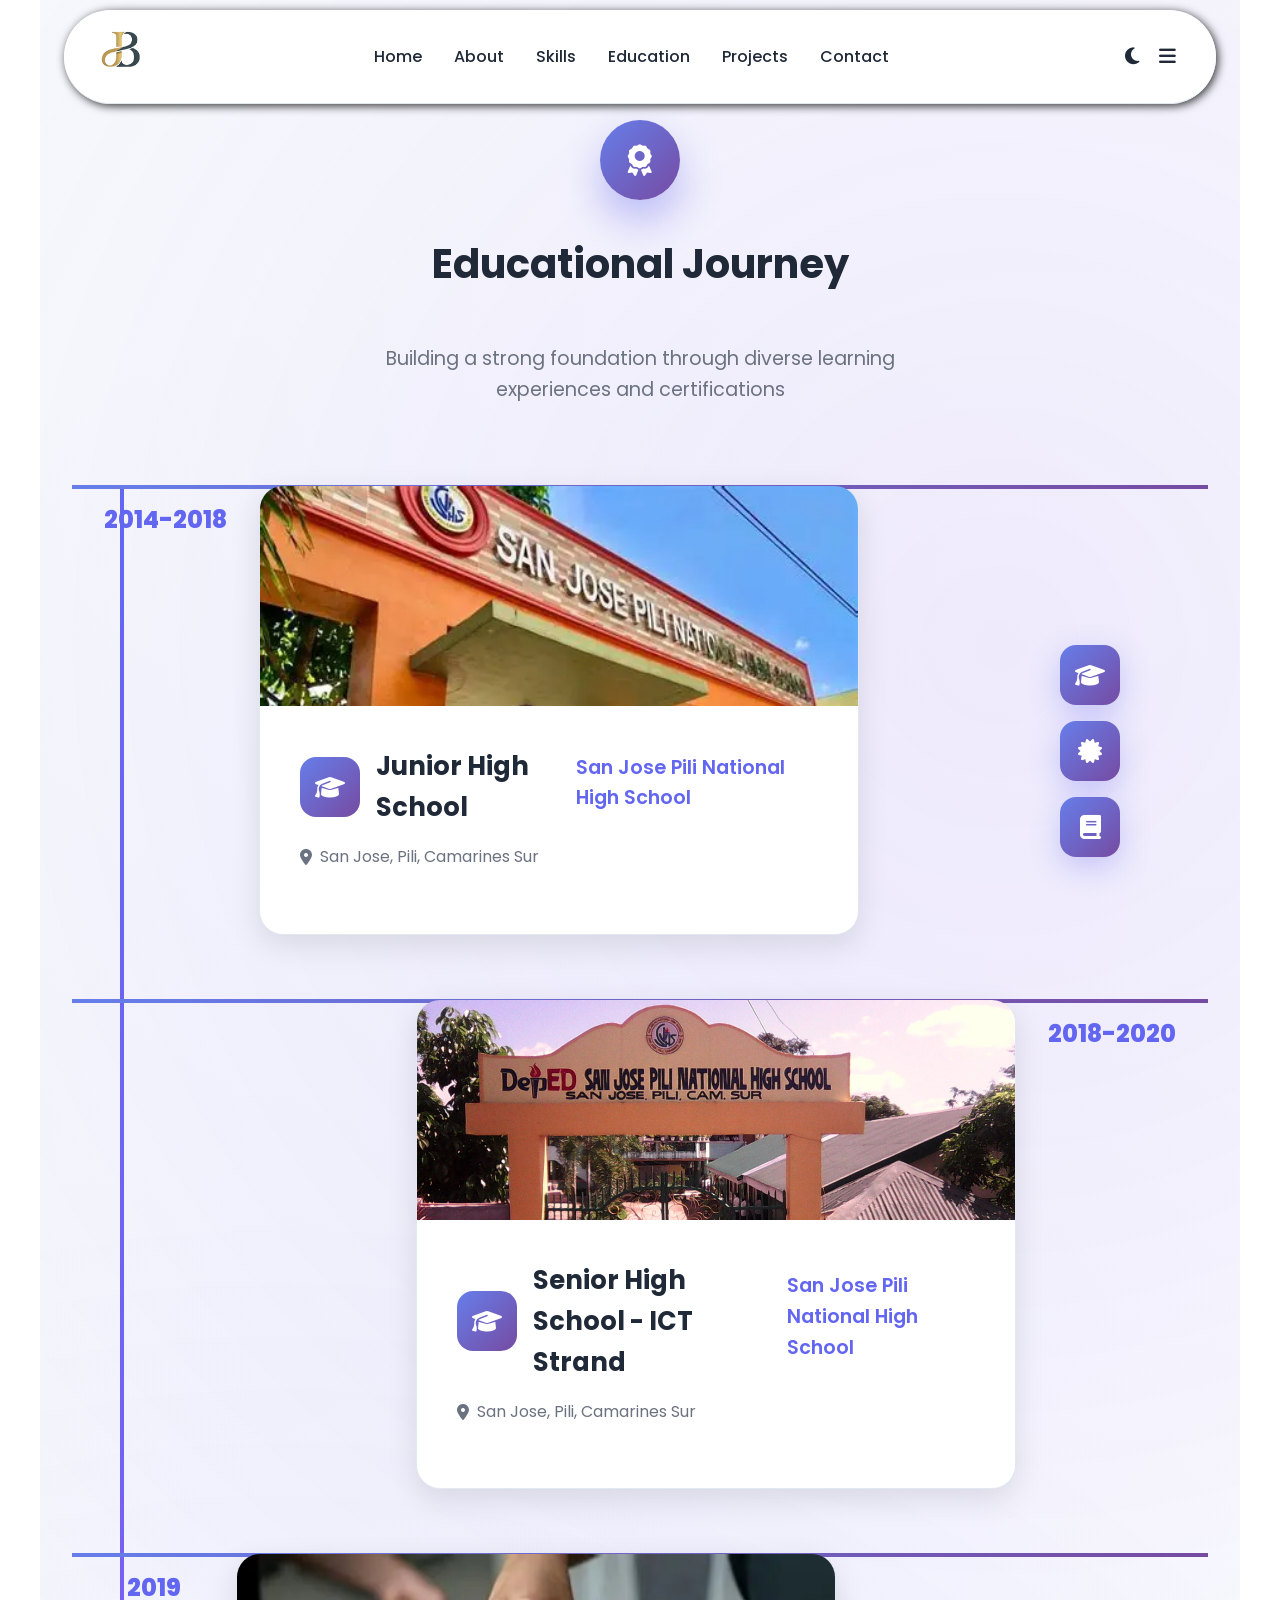
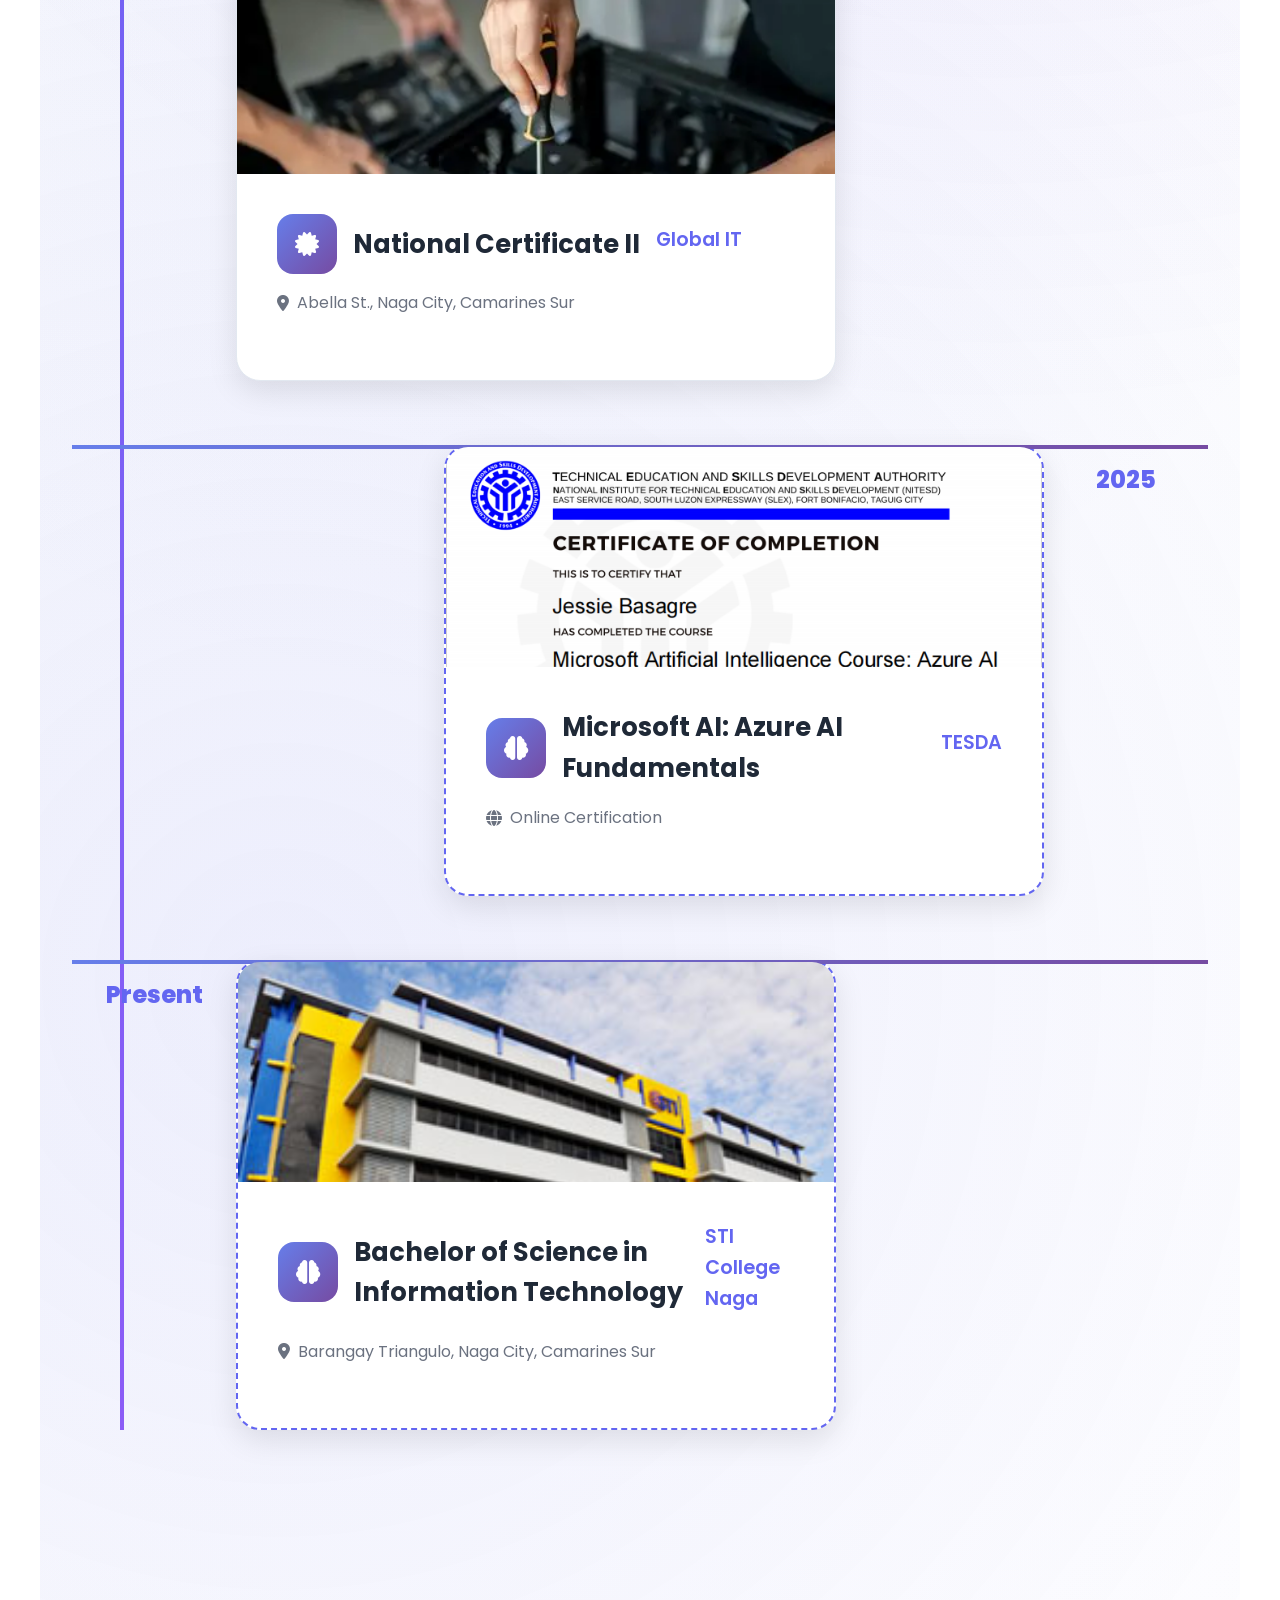
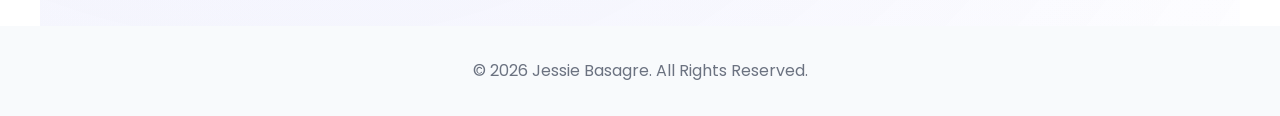
==== commit 7502fd7a: "Updated!" ====
--- a/pages/Education.html
+++ b/pages/Education.html
@@ -73,7 +73,7 @@
                     <div class="education-year">2014-2018</div>
                     <div class="education-card">
                         <div class="education-image">
-                            <img src="/images/school-1.webp" />
+                            <img src="images/school-1.webp" />
                             <div class="image-overlay">
                                 <i class="fas fa-school"></i>
                             </div>
@@ -99,7 +99,7 @@
                     <div class="education-year">2018-2020</div>
                     <div class="education-card">
                         <div class="education-image">
-                            <img src="/images/school-2.jpg" />
+                            <img src="images/school-2.jpg" />
                             <div class="image-overlay">
                                 <i class="fas fa-school"></i>
                             </div>
@@ -125,7 +125,7 @@
                     <div class="education-year">2019</div>
                     <div class="education-card">
                         <div class="education-image">
-                            <img src="/images/ncii.webp" />
+                            <img src="images/ncii.webp" />
                             <div class="image-overlay">
                                 <i class="fas fa-certificate"></i>
                             </div>
@@ -151,7 +151,7 @@
                     <div class="education-year">2025</div>
                     <div class="education-card future">
                         <div class="education-image">
-                            <img src="/images/certif.png" />
+                            <img src="images/certif.png" />
                             <div class="image-overlay">
                                 <i class="fas fa-brain"></i>
                             </div>
@@ -176,7 +176,7 @@
                     <div class="education-year">Present</div>
                     <div class="education-card future">
                         <div class="education-image">
-                            <img src="/images/school-3.jpg" />
+                            <img src="images/school-3.jpg" />
                             <div class="image-overlay">
                                 <i class="fas fa-brain"></i>
                             </div>
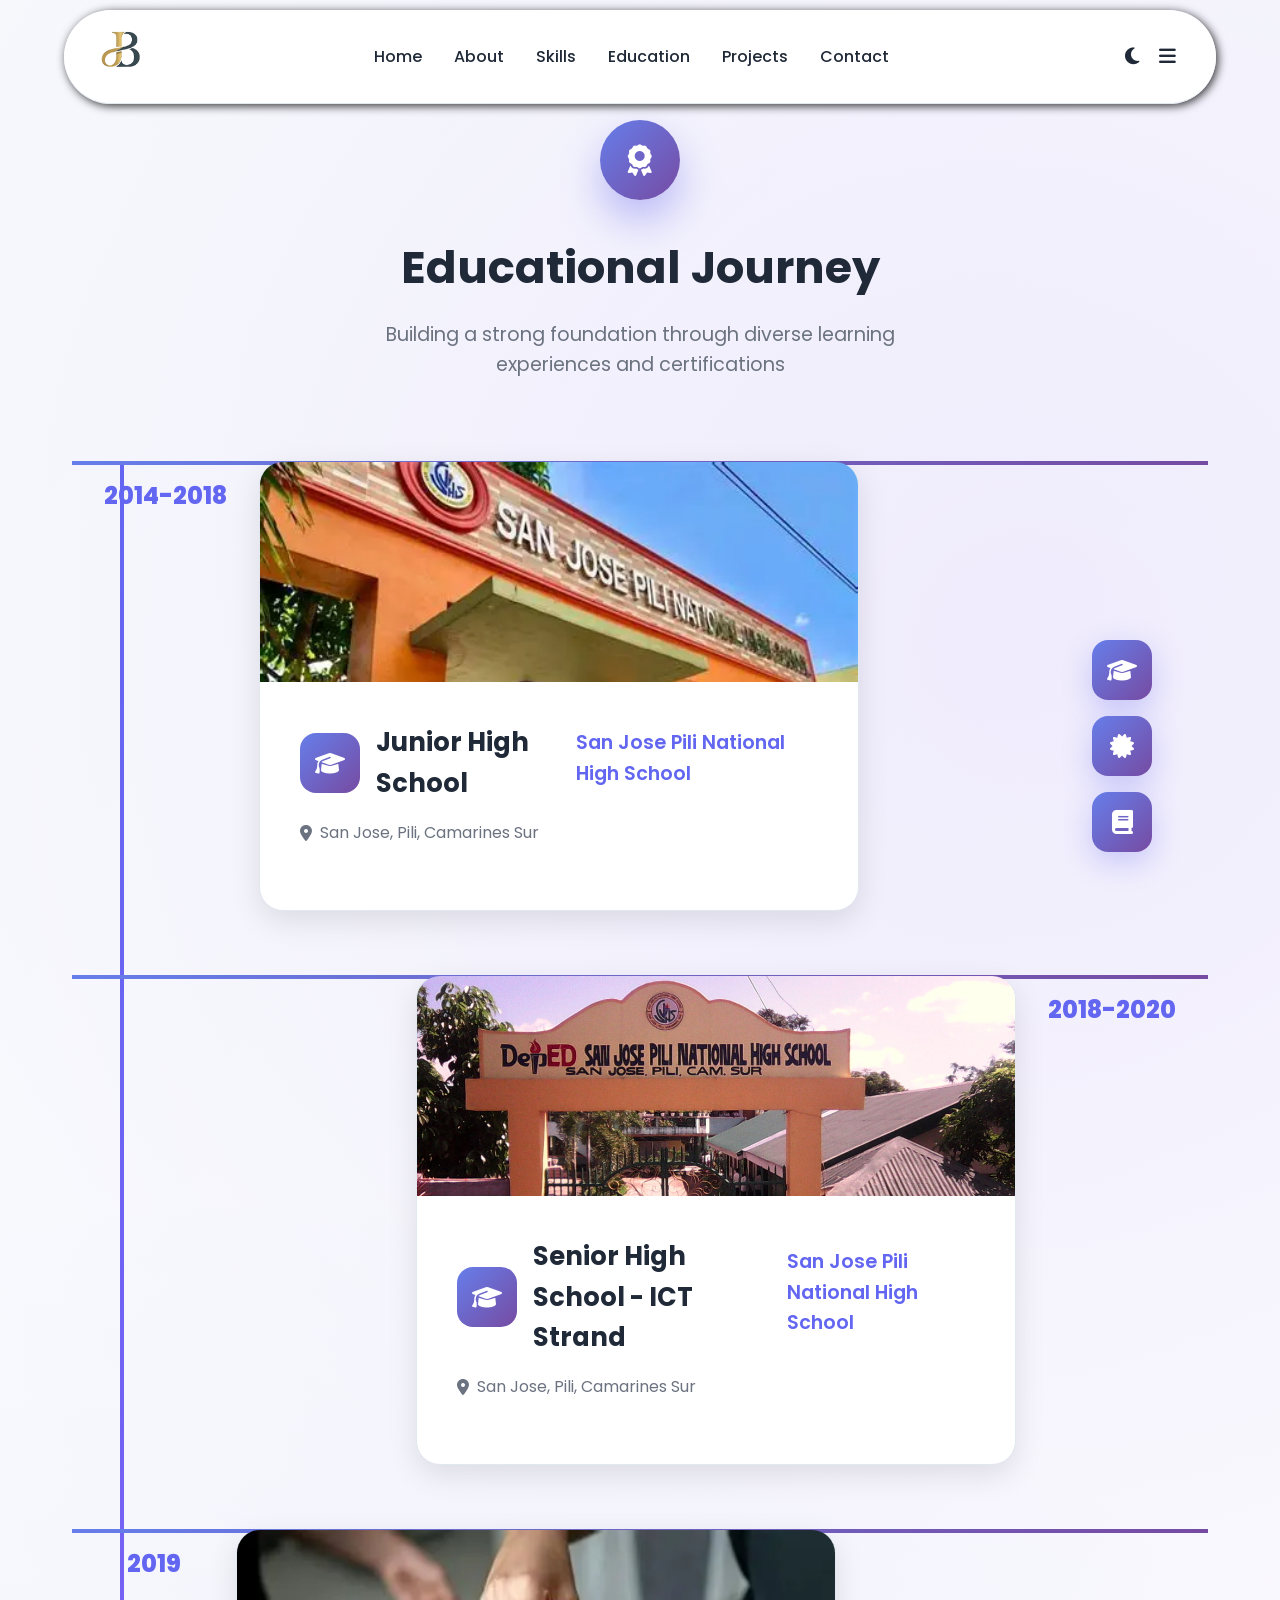
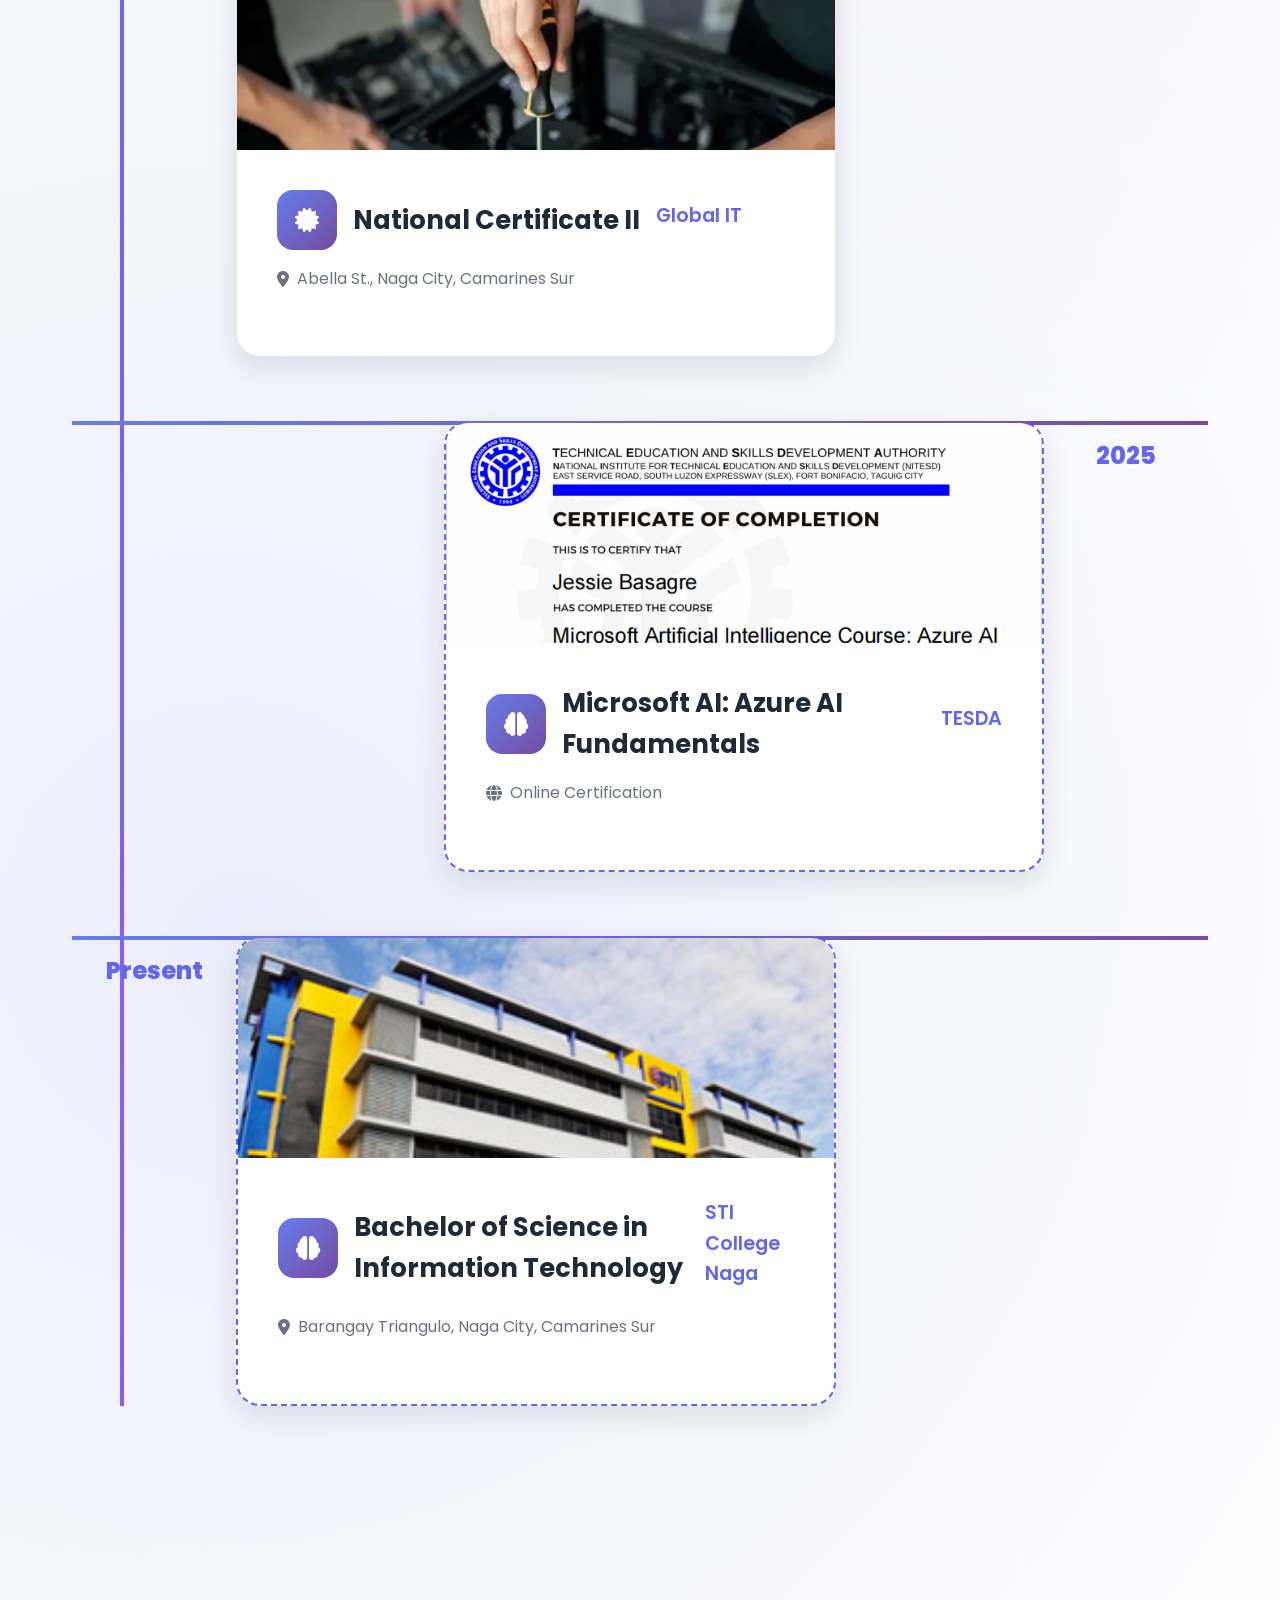
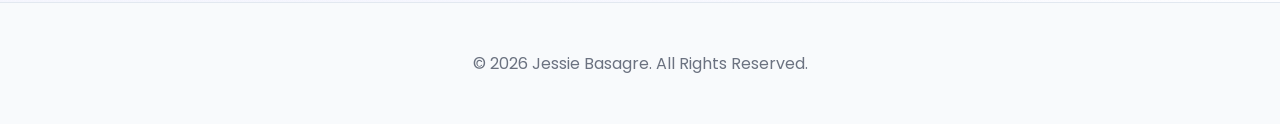
==== commit eb4d0058: "Update Successful" ====
--- a/pages/Education.html
+++ b/pages/Education.html
@@ -204,7 +204,7 @@
             
         </div>
     </div>
-</section>
+</section>  
 <footer class="footer">
         <p>&copy; 2026 Jessie Basagre. All Rights Reserved.</p>
 </footer>
--- a/styles/core.css
+++ b/styles/core.css
@@ -1,4 +1,3 @@
-
 :root {
     --primary-color: #6366f1;
     --secondary-color: #8b5cf6;
@@ -11,7 +10,6 @@
     --gradient: linear-gradient(135deg, #667eea 0%, #764ba2 100%);
 }
 
-/* Dark Mode Variables */
 [data-theme="dark"] {
     --text-primary: #f8fafc;
     --text-secondary: #cbd5e1;
@@ -21,11 +19,7 @@
     --shadow: 0 10px 30px rgba(0,0,0,0.3);
 }
 
-* {
-    margin: 0;
-    padding: 0;
-    box-sizing: border-box;
-}
+* { margin: 0; padding: 0; box-sizing: border-box; }
 
 body {
     font-family: 'Poppins', sans-serif;
@@ -52,11 +46,12 @@
     border-radius: 50px;
     margin-top: 10px;
     box-shadow: 2px 2px 10px rgba(0, 0, 0, 0.80);
-    
-    
-}
-
-[data-theme="dark"] .navbar { background: rgba(15, 23, 42, 0.95);box-shadow: 1px 1px 2px  var(--primary-color); }
+}
+
+[data-theme="dark"] .navbar { 
+    background: rgba(15, 23, 42, 0.95);
+    box-shadow: 1px 1px 2px var(--primary-color); 
+}
 
 .nav-container {
     max-width: 1200px;
@@ -111,764 +106,72 @@
     padding: 0.5rem;
 }
 
-
 /* Mobile Menu */
 .mobile-menu {
-    text-align: center;
     display: none;
     flex-direction: column;
+    text-align: center;
     position: absolute;
     top: 100%;
     left: 0;
     width: 100%;
     background: var(--bg-primary);
     box-shadow: var(--shadow);
+    border-top: 1px solid var(--border-color);
 }
 
 .mobile-menu.active {
     display: flex;
-    animation: springDrop 650ms cubic-bezier(0.34, 1.56, 0.64, 1);
-}
-
-/* Hero Section */
-.hero {
-    min-height: 110vh;
-    display: flex;
-    align-items: center;
-    justify-content: center; 
-    color: white;
-    text-align: center;
-    padding: 0 2rem;
-}
-.hero::before {
-    content: "";
-    position: absolute;
-    inset: 0;
-    background: url("images/background.jpg") no-repeat center center/cover;
-    filter: blur(2px);
-    z-index: -1;
-}
-.profile{
-    width: 200px;
-    height: 200px;
-    border: 1px solid;
-    margin: 0 auto;
-    border-radius: 50%;
-    align-items: center;
-}
-.hero-content h1 {
-    font-size: clamp(2.5rem, 5vw, 4rem);
-    font-weight: 700;
-    margin-bottom: 1rem;
-    opacity: 0;
-    animation: fadeInUp 1s ease forwards;
-}
-
-.hero-content .role {
-    font-size: clamp(1.2rem, 3vw, 1.5rem);
-    margin-bottom: 1.5rem;
-    opacity: 0;
-    animation: fadeInUp 1s ease 0.2s forwards;
-}
-
-.hero-content p {
-    font-size: 1.2rem;
-    max-width: 600px;
-    margin: 0 auto 2rem;
-    opacity: 0;
-    animation: fadeInUp 1s ease 0.4s forwards;
-}
-
-.cta-buttons {
-    opacity: 0;
-    animation: fadeInUp 1s ease 0.6s forwards;
-}
-
-.btn {
-    display: inline-block;
-    padding: 12px 30px;
-    margin: 0 10px;
-    border-radius: 50px;
-    text-decoration: none;
-    font-weight: 600;
-    transition: all 0.3s ease;
-    border: 2px solid transparent;
-}
-
-.btn-primary {
-    background: transparent;
-    color: white;
-    border-color: white;
-}
-
-.btn-primary:hover {
-    background: white;
-    color: var(--primary-color);
-    transform: translateY(-2px);
-}
-
-.btn-secondary {
-    background: transparent;
-    color: white;
-    border-color: white;
-}
-
-.btn-secondary:hover {
-    background: white;
-    color: var(--primary-color);
-    transform: translateY(-2px);
-}
-
-/* Sections */
-.section {
-    padding: 100px 0;
-    max-width: 1200px;
-    margin: 0 auto;
-    padding-left: 2rem;
-    padding-right: 2rem;
-}
-
-.section-title {
-    text-align: center;
-    font-size: 2.5rem;
-    font-weight: 700;
-    margin-bottom: 3rem;
-    color: var(--text-primary);
-}
-
-/* About Section */
-.about-content {
-    display: grid;
-    grid-template-columns: 1fr 1fr;
-    gap: 4rem;
-    align-items: center;
-}
-
-.about-text h3 {
-    font-size: 1.5rem;
-    margin-bottom: 1rem;
-    color: var(--primary-color);
-}
-
-.about-text p {
-    margin-bottom: 1.5rem;
-    color: var(--text-secondary);
-}
-
-.skills-grid {
-    display: grid;
-    grid-template-columns: repeat(auto-fit, minmax(200px, 1fr));
-    gap: 1rem;
-    margin-top: 2rem;
-}
-
-.skill-item {
-    display: flex;
-    gap: 20px;
-    align-items: center;
-    background: var(--bg-secondary);
-    padding: 1.5rem;
-    border-radius: 12px;
-    text-align: center;
-    transition: transform 0.3s ease;
-}
-
-.skill-item:hover {
-    transform: translateY(-5px);
-}
-
-.skill-item i {
-    font-size: 2.5rem;
-    color: var(--primary-color);
-    margin-bottom: 1rem;
-}
-/* Education Section Styles */
-/* Enhanced Education Section */
-.education-hero-section {
-    padding: 120px 0 100px;
-    position: relative;
-}
-
-.education-bg-pattern {
-    position: absolute;
-    top: 0;
-    left: 0;
-    right: 0;
-    bottom: 0;
-    background-image: 
-        radial-gradient(circle at 20% 80%, rgba(99,102,241,0.1) 0%, transparent 50%),
-        radial-gradient(circle at 80% 20%, rgba(139,92,246,0.1) 0%, transparent 50%),
-        radial-gradient(circle at 40% 40%, rgba(99,102,241,0.05) 0%, transparent 50%);
-    pointer-events: none;
-    z-index: 1;
-}
-
-.floating-elements {
-    position: absolute;
-    top: 20%;
-    right: 10%;
-    z-index: 2;
-    animation: float 6s ease-in-out infinite;
-}
-
-.floating-card {
-    width: 60px;
-    height: 60px;
-    background: var(--gradient);
-    border-radius: 16px;
-    display: flex;
-    align-items: center;
-    justify-content: center;
-    color: white;
-    font-size: 1.5rem;
-    margin-bottom: 1rem;
-    box-shadow: 0 10px 30px rgba(99,102,241,0.3);
-    animation: float 4s ease-in-out infinite reverse;
-}
-
-.floating-card:nth-child(2) { animation-delay: -2s; }
-.floating-card:nth-child(3) { animation-delay: -1s; }
-
-@keyframes float {
-    0%, 100% { transform: translateY(0px) rotate(0deg); }
-    50% { transform: translateY(-20px) rotate(5deg); }
-}
-
+    animation: springDrop 0.6s cubic-bezier(0.34, 1.56, 0.64, 1);
+}
+
+/* Container */
 .container {
     max-width: 1200px;
     margin: 0 auto;
     padding: 0 2rem;
-    position: relative;
-    z-index: 3;
-}
-
-.section-header {
-    text-align: center;
-    margin-bottom: 5rem;
-}
-
-.section-icon {
-    width: 80px;
-    height: 80px;
-    background: var(--gradient);
-    border-radius: 50%;
-    display: flex;
-    align-items: center;
-    justify-content: center;
-    margin: 0 auto 2rem;
-    font-size: 2rem;
-    color: white;
-    box-shadow: 0 20px 40px rgba(99,102,241,0.4);
-}
-
-.section-subtitle {
-    color: var(--text-secondary);
-    font-size: 1.2rem;
-    max-width: 600px;
-    margin: 0 auto;
-}
-
-
-/* Projects Section */
-/* Enhanced Project Modal with Image Gallery & Slideshow */
-.project-modal {
-    display: none;
-    position: fixed;
-    top: 0;
-    left: 0;
-    width: 100%;
-    height: 100%;
-    z-index: 2000;
-    backdrop-filter: blur(8px);
-}
-
-.project-modal.active { display: block; }
-
-.modal-overlay {
-    position: absolute;
-    top: 0;
-    left: 0;
-    width: 100%;
-    height: 100%;
-    background: rgba(0,0,0,0.6);
-    opacity: 0;
-    animation: overlayFadeIn 0.4s cubic-bezier(0.25, 0.46, 0.45, 0.94) forwards;
-}
-
-.modal-content {
-    position: absolute;
-    top: 50%;
-    left: 50%;
-    transform: translate(-50%, -50%) scale(0.7) rotateX(15deg);
-    max-width: 1000px;
-    width: 92%;
-    max-height: 98vh;
-    overflow: hidden;
-    background: var(--bg-primary);
-    border-radius: 24px;
-    box-shadow: 0 35px 80px rgba(0,0,0,0.35);
-    border: 1px solid var(--border-color);
-    opacity: 0;
-    animation: modalPopup 0.6s cubic-bezier(0.34, 1.56, 0.64, 1) 0.2s forwards;
-}
-/*======================================*/
-/* Image Gallery Container */
-.modal-gallery {
-    position: relative;
-    width: 100%;
-    height: 320px;
-    overflow: hidden;
-    border-radius: 24px 24px 0 0;
-    cursor: pointer;
-    transform: translateY(20px);
-    opacity: 0;
-    animation: slideUp 0.6s cubic-bezier(0.34, 1.56, 0.64, 1) 0.4s forwards;
-}
-
-.modal-gallery.expanded {
-    height: 500px;
-    cursor: grab;
-}
-
-.modal-gallery.expanded:active {
-    cursor: grabbing;
-}
-
-.modal-gallery img {
-    width: 100%;
-    height: 100%;
-    object-fit: cover;
-    position: absolute;
-    top: 0;
-    left: 0;
-    opacity: 0;
-    transition: opacity 0.5s ease;
-}
-
-.modal-gallery img.active {
-    opacity: 1;
-}
-
-/* Navigation Arrows */
-.gallery-nav {
-    position: absolute;
-    top: 50%;
-    transform: translateY(-50%);
-    background: rgba(255,255,255,0.2);
-    backdrop-filter: blur(10px);
-    border: none;
-    width: 50px;
-    height: 50px;
-    border-radius: 50%;
-    color: white;
-    font-size: 1.2rem;
-    cursor: pointer;
-    transition: all 0.3s ease;
-    display: flex;
-    align-items: center;
-    justify-content: center;
-    opacity: 0;
-}
-
-.gallery-nav:hover {
-    background: var(--primary-color);
-    transform: translateY(-50%) scale(1.1);
-    box-shadow: 0 10px 25px rgba(99, 102, 241, 0.4);
-}
-
-.gallery-nav.prev { left: 20px; }
-.gallery-nav.next { right: 20px; }
-
-.modal-gallery:not(.expanded) .gallery-nav {
-    display: none;
-}
-
-/* Slideshow Dots */
-.gallery-dots {
-    position: absolute;
-    bottom: 20px;
-    left: 50%;
-    transform: translateX(-50%);
-    display: flex;
-    gap: 10px;
-    opacity: 0;
-    animation: fadeInUp 0.4s ease 0.5s forwards;
-}
-
-.gallery-dot {
-    width: 12px;
-    height: 12px;
-    border-radius: 50%;
-    background: rgba(255,255,255,0.5);
-    cursor: pointer;
-    transition: all 0.3s ease;
-}
-
-.gallery-dot.active,
-.gallery-dot:hover {
-    background: var(--primary-color);
-    transform: scale(1.3);
-    box-shadow: 0 4px 12px rgba(99, 102, 241, 0.6);
-}
-
-/* Expand Button */
-.expand-btn {
-    position: absolute;
-    top: 20px;
-    right: 20px;
-    background: rgba(255,255,255,0.2);
-    backdrop-filter: blur(10px);
-    border: 1px solid rgba(255,255,255,0.3);
-    color: white;
-    padding: 8px 12px;
-    border-radius: 20px;
-    font-size: 0.9rem;
-    cursor: pointer;
-    transition: all 0.3s ease;
-    opacity: 0;
-    animation: fadeInUp 0.4s ease 0.45s forwards;
-}
-
-.expand-btn:hover {
-    background: var(--primary-color);
-    transform: scale(1.05);
-}
-
-/* Modal Body */
-.modal-body {
-    padding: 2.5rem;
-    position: relative;
-}
-.modal-controls{
-    display: flex;
-    justify-content: space-between;
-}
-.modal-body h2 {
-    font-size: 2.2rem;
-    margin-bottom: 1rem;
-    color: var(--text-primary);
-    transform: translateY(30px);
-    opacity: 0;
-    animation: slideUp 0.6s cubic-bezier(0.34, 1.56, 0.64, 1) 0.5s forwards;
-}
-
-/* Rest of your existing styles remain the same... */
-.modal-body p {
-    color: var(--text-secondary);
-    line-height: 1.8;
-    margin-bottom: 2rem;
-    font-size: 1.15rem;
-    transform: translateY(30px);
-    opacity: 0;
-    animation: slideUp 0.6s cubic-bezier(0.34, 1.56, 0.64, 1) 0.6s forwards;
-}
-
-.modal-tech {
-    display: flex;
-    flex-wrap: wrap;
-    gap: 0.75rem;
-    margin-bottom: 2.5rem;
-    transform: translateY(30px);
-    opacity: 0;
-    animation: slideUp 0.6s cubic-bezier(0.34, 1.56, 0.64, 1) 0.7s forwards;
-    margin-bottom: 70px;
-}
-
-.modal-tech .tech-tag {
-    background: linear-gradient(135deg, var(--primary-color), var(--secondary-color));
-    color: white;
-    padding: 0.5rem 1.2rem;
-    border-radius: 25px;
-    font-size: 0.9rem;
-    font-weight: 600;
-    box-shadow: 0 4px 15px rgba(99, 102, 241, 0.4);
-    transform: scale(0.8);
-    animation: techTagPop 0.4s cubic-bezier(0.34, 1.56, 0.64, 1) 0.8s forwards;
-}
-
-.modal-links {
-    display: flex;
-    gap: 1.2rem;
-    flex-wrap: wrap;
-    transform: translateY(10px);
-    opacity: 0;
-    animation: slideUp 0.6s cubic-bezier(0.34, 1.56, 0.64, 1) 0.9s forwards;
-}
-
-.modal-links .btn {
-    padding: 14px 32px;
-    font-size: 1rem;
-    font-weight: 600;
-    border-radius: 50px;
-    transition: all 0.3s cubic-bezier(0.34, 1.56, 0.64, 1);
-    transform: translateY(0px);
-    align-items: center;
-    margin-bottom: 50px;
-}
-
-.modal-links .btn:hover {
-    transform: translateY(-3px) scale(1.05);
-    box-shadow: 0 15px 35px rgba(0,0,0,0.2);
-}
-
-.modal-close {
-    position: absolute;
-    top: 20px;
-    left: 25px;
-    background: rgba(255,255,255,0.1);
-    backdrop-filter: blur(10px);
-    border: 1px solid var(--border-color);
-    font-size: 1.5rem;
-    color: var(--text-secondary);
-    cursor: pointer;
-    z-index: 10;
-    padding: 10px;
-    border-radius: 50%;
-    transition: all 0.3s cubic-bezier(0.34, 1.56, 0.64, 1);
-    transform: scale(0);
-    animation: closeBtnPop 0.4s cubic-bezier(0.34, 1.56, 0.64, 1) 0.3s forwards;
-}
-
-.modal-close:hover {
-    background: var(--primary-color);
-    color: white;
-    transform: scale(1.1) rotate(90deg);
-    box-shadow: 0 10px 25px rgba(99, 102, 241, 0.4);
-}
-
-/* Existing animations (keep all your previous keyframes) */
-@keyframes modalPopup {
-    0% { opacity: 0; transform: translate(-50%, -50%) scale(0.7) rotateX(15deg); }
-    50% { opacity: 0.8; transform: translate(-50%, -50%) scale(1.05) rotateX(0deg); }
-    70% { transform: translate(-50%, -50%) scale(0.98); }
-    100% { opacity: 1; transform: translate(-50%, -50%) scale(1) rotateX(0deg); }
-}
-
-@keyframes overlayFadeIn { to { opacity: 1; } }
-@keyframes slideUp { to { opacity: 1; transform: translateY(0); } }
-@keyframes techTagPop { to { opacity: 1; transform: scale(1); } }
-@keyframes closeBtnPop { to { opacity: 1; transform: scale(1); } }
-@keyframes fadeInUp { to { opacity: 1; transform: translateY(0); } }
-
-.project-modal.exiting .modal-content {
-    animation: modalExit 0.4s cubic-bezier(0.55, 0.085, 0.68, 0.53) forwards;
-}
-
-@keyframes modalExit {
-    0% { opacity: 1; transform: translate(-50%, -50%) scale(1); }
-    100% { opacity: 0; transform: translate(-50%, -50%) scale(0.7) rotateX(-15deg); }
-}
-
-/* Responsive */
-@media (max-width: 768px) {
-    .modal-gallery { height: 250px; }
-    .modal-gallery.expanded { height: 400px; }
-    .modal-body { padding: 2rem 1.5rem; }
-    .modal-body h2 { font-size: 1.8rem; }
-    .modal-links { flex-direction: column; gap: 1rem; }
-    .modal-controls{display: none;}
-}
-/*=====================================================*/
-.projects-grid {
-    display: grid;
-    grid-template-columns: repeat(auto-fit, minmax(350px, 1fr));
-    gap: 2rem;
-}
-
-.project-card {
-    background: var(--bg-secondary);
-    border-radius: 16px;
-    overflow: hidden;
-    box-shadow: var(--shadow);
-    transition: all 0.3s ease;
-    position: relative;
-}
-
-.project-card:hover {
-    transform: translateY(-10px);
-    box-shadow: 0 20px 40px rgba(0,0,0,0.15);
-}
-
-.project-image {
-    height: 200px;
-    background: var(--gradient);
-    display: flex;
-    align-items: center;
-    justify-content: center;
-    font-size: 4rem;
-    color: white;
-}
-
-.project-content {
-    padding: 1.5rem;
-}
-
-.project-title {
-    font-size: 1.3rem;
-    font-weight: 600;
-    margin-bottom: 0.5rem;
-}
-
-.project-description {
-    color: var(--text-secondary);
-    margin-bottom: 1rem;
-}
-
-.project-tech {
-    display: flex;
-    flex-wrap: wrap;
-    gap: 0.5rem;
-    margin-bottom: 1.5rem;
-}
-
-.tech-tag {
-    background: var(--primary-color);
-    color: white;
-    padding: 0.25rem 0.75rem;
-    border-radius: 20px;
-    font-size: 0.8rem;
-}
-
-.project-links {
-    display: flex;
-    gap: 1rem;
-}
-
-/* Contact Section */
-.contact-content {
-    display: grid;
-    grid-template-columns: 1fr 1fr;
-    gap: 4rem;
-}
-
-.contact-info h3 {
-    color: var(--primary-color);
-    margin-bottom: 2rem;
-}
-
-.contact-item {
-    display: flex;
-    align-items: center;
-    margin-bottom: 1.5rem;
-}
-
-.contact-item i {
-    width: 40px;
-    color: var(--primary-color);
-    margin-right: 1rem;
-}
-
-.contact-form {
-    background: var(--bg-secondary);
-    padding: 2rem;
-    border-radius: 16px;
-}
-
-.form-group {
-    margin-bottom: 1.5rem;
-}
-
-.form-group label {
-    display: block;
-    margin-bottom: 0.5rem;
-    font-weight: 500;
-}
-
-.form-group input,
-.form-group textarea {
-    width: 100%;
-    padding: 12px;
-    border: 2px solid var(--border-color);
-    border-radius: 8px;
-    font-family: inherit;
-    transition: border-color 0.3s ease;
-    background: var(--bg-primary);
-    color: var(--text-primary);
-}
-
-.form-group input:focus,
-.form-group textarea:focus {
-    outline: none;
-    border-color: var(--primary-color);
-}
-
-/* Social Links */
-.social-links {
-    display: flex;
-    gap: 1rem;
-    justify-content: center;
-    margin-top: 2rem;
-}
-
-.social-link {
-    width: 50px;
-    height: 50px;
-    background: var(--gradient);
-    border-radius: 50%;
-    display: flex;
-    align-items: center;
-    justify-content: center;
-    color: white;
-    text-decoration: none;
-    transition: transform 0.3s ease;
-}
-
-.social-link:hover {
-    transform: translateY(-3px) scale(1.05);
 }
 
 /* Footer */
 .footer {
     background: var(--bg-secondary);
     text-align: center;
-    padding: 2rem;
+    padding: 3rem 2rem;
     color: var(--text-secondary);
+    border-top: 1px solid var(--border-color);
 }
 
 /* Animations */
-@keyframes fadeInUp {
-    from {
-        opacity: 0;
-        transform: translateY(30px);
-    }
-    to {
-        opacity: 1;
-        transform: translateY(0);
-    }
-}
-
-/* Responsive Design */
+@keyframes springDrop {
+    0% { transform: translateY(-40px) scaleY(0.9); opacity: 0; }
+    60% { transform: translateY(10px) scaleY(1.03); opacity: 1; }
+    80% { transform: translateY(-5px) scaleY(0.98); }
+    100% { transform: translateY(0) scaleY(1); }
+}
+
+.animate-on-scroll {
+    opacity: 0;
+    transform: translateY(50px);
+    transition: all 0.6s ease;
+}
+
+.animate-on-scroll.animated {
+    opacity: 1;
+    transform: translateY(0);
+}
+
+/* Responsive */
 @media (max-width: 768px) {
     .navbar {
         width: 95%;
-        height: fit-content;
         padding: 0.8rem 0;
         margin-top: 8px;
         border-radius: 25px;
-  
-    }
-    
-    .nav-container {
-        padding: 0 1rem;
-        height: 20px;
-        align-items: center;
-    }
-    .top-buttons{
-        display: flex;
-    }
-    
-    /* Hide desktop menu */
-    .nav-menu {
-        display: none !important;
-    }
-    
-    /* Show mobile buttons */
-    .theme-toggle, .mobile-menu-btn {
-        display: flex !important;
-        margin-left: 0.5rem;
-    }
-    
-    /* Mobile Menu Styles */
+    }
+    
+    .nav-container { padding: 0 1rem; }
+    .nav-menu { display: none !important; }
+    
     .mobile-menu {
         position: fixed;
         top: 100%;
@@ -877,7 +180,6 @@
         background: rgba(255, 255, 255, 0.98);
         backdrop-filter: blur(20px);
         border-radius: 0 0 25px 25px;
-        flex-direction: column;
         padding: 1rem 0;
         box-shadow: 0 10px 30px rgba(0,0,0,0.2);
         transform: translateY(-20px);
@@ -888,13 +190,11 @@
         gap: 0;
     }
     
-    /* Dark mobile menu */
     [data-theme="dark"] .mobile-menu {
         background: rgba(15, 23, 42, 0.98);
         box-shadow: 0 10px 30px rgba(99, 102, 241, 0.3);
     }
     
-    /* Active mobile menu */
     .mobile-menu.active {
         display: flex !important;
         transform: translateY(0);
@@ -902,7 +202,6 @@
         visibility: visible;
     }
     
-    /* Mobile menu links */
     .mobile-menu .nav-link {
         display: block;
         padding: 1rem 2rem;
@@ -912,100 +211,10 @@
         transition: all 0.3s ease;
     }
     
-    [data-theme="dark"] .mobile-menu .nav-link {
-        border-bottom-color: rgba(255,255,255,0.1);
-    }
-    
-    .mobile-menu .nav-link:last-child {
-        border-bottom: none;
-    }
-    
     .mobile-menu .nav-link:hover {
         background: var(--primary-color);
         color: white !important;
         padding-left: 3rem;
         transform: translateX(10px);
     }
-    
-    /* Mobile logo */
-    .logo img {
-        width: 40px;
-        height: 40px;
-    }
-    
-    /* Mobile buttons */
-    .theme-toggle, .mobile-menu-btn {
-        font-size: 1.3rem;
-        padding: 0.6rem;
-        margin-left: 0.3rem;
-        border-radius: 50%;
-        transition: all 0.3s ease;
-    }
-    
-    .theme-toggle:hover, .mobile-menu-btn:hover {
-        background: rgba(99, 102, 241, 0.1);
-        transform: scale(1.1);
-    }
-    
-    [data-theme="dark"] .theme-toggle:hover, 
-    [data-theme="dark"] .mobile-menu-btn:hover {
-        background: rgba(99, 102, 241, 0.2);
-    }
-    
-    /* Mobile menu button icon animation */
-    .mobile-menu-btn.active i {
-        transform: rotate(90deg);
-    }
-
-    .hero {
-        padding: 0 1rem;
-        text-align: center;
-    }
-
-    .about-content,
-    .contact-content {
-        grid-template-columns: 1fr;
-        gap: 2rem;
-    }
-
-    .section {
-        padding: 60px 0;
-        padding-left: 1rem;
-        padding-right: 1rem;
-    }
-
-    .projects-grid {
-        grid-template-columns: 1fr;
-    }
-}
-
-/* Scroll Animations */
-.animate-on-scroll {
-    opacity: 0;
-    transform: translateY(50px);
-    transition: all 0.6s ease;
-}
-
-.animate-on-scroll.animated {
-    opacity: 1;
-    transform: translateY(0);
-}
-@keyframes springDrop {
-    0% {
-      transform: translateY(-40px) scaleY(0.9);
-      opacity: 0;
-    }
-
-    60% {
-      transform: translateY(10px) scaleY(1.03);
-      opacity: 1;
-    }
-
-    80% {
-      transform: translateY(-5px) scaleY(0.98);
-    }
-
-    100% {
-      transform: translateY(0) scaleY(1);
-    }
 }
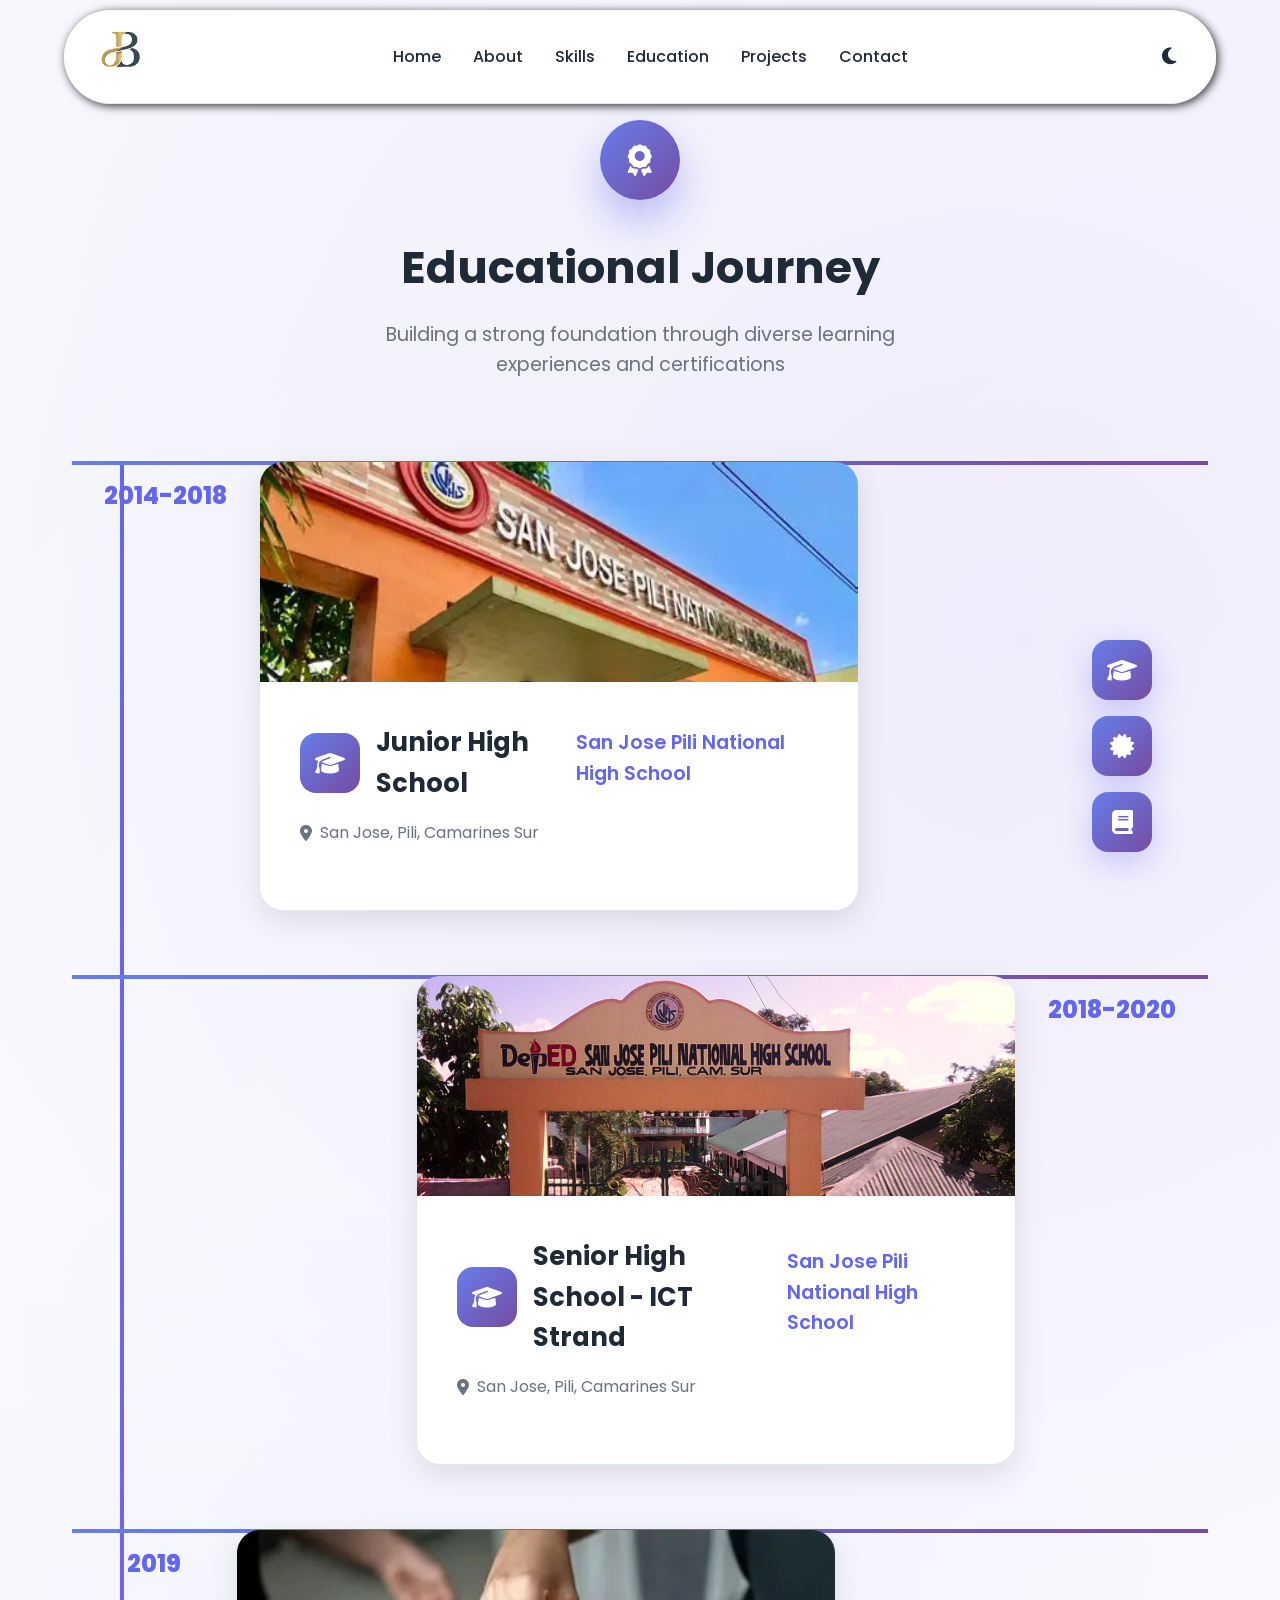
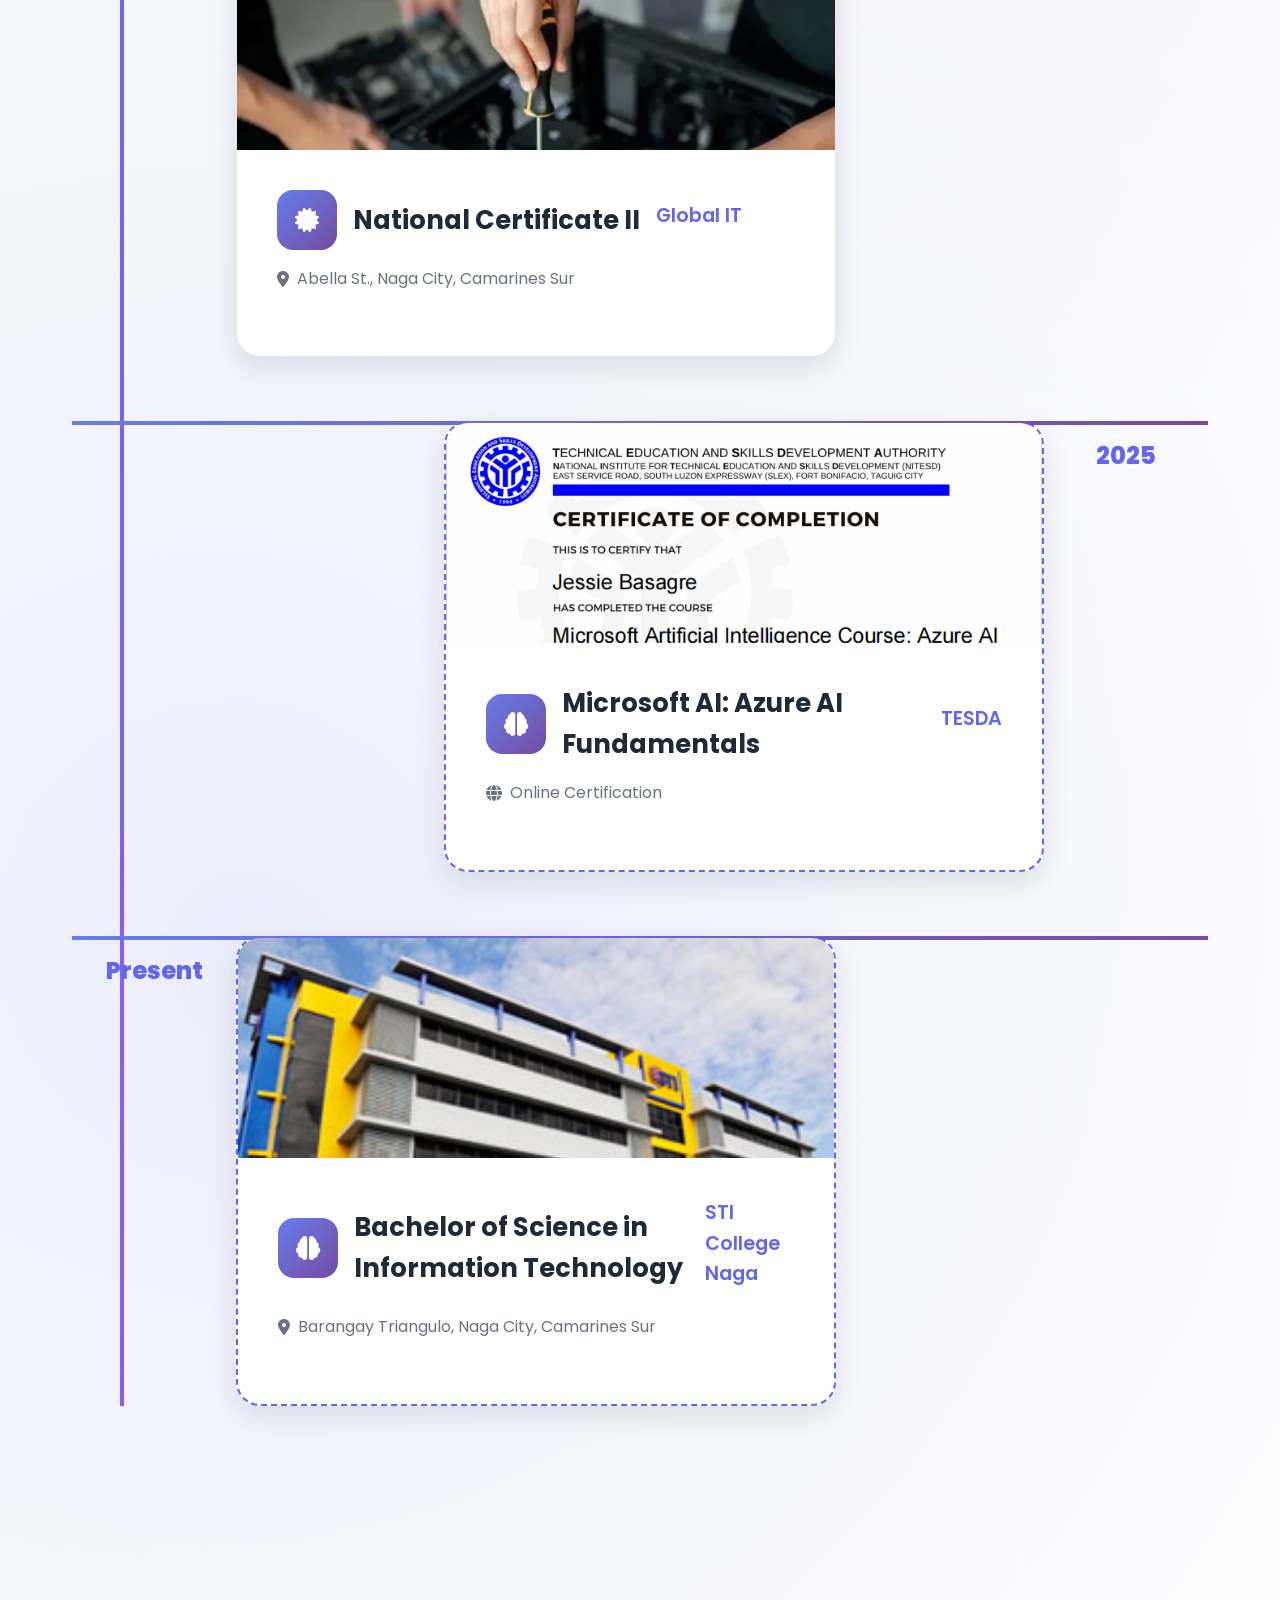
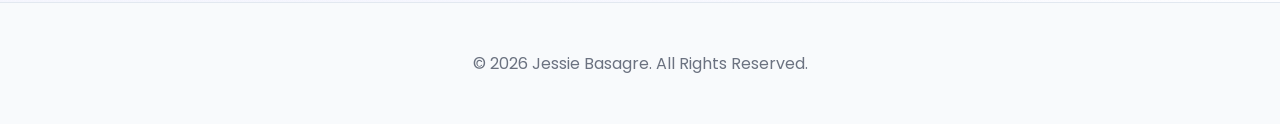
==== commit e9c355ce: "Update Successfully" ====
--- a/pages/Education.html
+++ b/pages/Education.html
@@ -25,18 +25,6 @@
                 <button class="theme-toggle" id="themeToggle">
                     <i class="fas fa-moon"></i>
                 </button>
-                <button class="mobile-menu-btn" id="mobileMenuBtn">
-                    <i class="fas fa-bars"></i>
-                </button>
-            </div>
-            
-            <div class="mobile-menu" id="mobileMenu">
-                <a href="../index.html" class="nav-link">Home</a>
-                <a href="../index.html#about" class="nav-link">About</a>
-                <a href="../index.html#skills" class="nav-link">Skills</a>
-                <a href="Education.html" class="nav-link">Education</a>
-                <a href="Projects.html" class="nav-link">Projects</a>
-                <a href="../index.html#contact" class="nav-link">Contact</a>
             </div>
         </div>
     </nav>
--- a/styles/core.css
+++ b/styles/core.css
@@ -96,33 +96,13 @@
 }
 
 .nav-link:hover::after { width: 100%; }
-
 .theme-toggle, .mobile-menu-btn {
-    background: none;
-    border: none;
-    font-size: 1.2rem;
-    cursor: pointer;
-    color: var(--text-primary);
-    padding: 0.5rem;
-}
-
-/* Mobile Menu */
-.mobile-menu {
-    display: none;
-    flex-direction: column;
-    text-align: center;
-    position: absolute;
-    top: 100%;
-    left: 0;
-    width: 100%;
-    background: var(--bg-primary);
-    box-shadow: var(--shadow);
-    border-top: 1px solid var(--border-color);
-}
-
-.mobile-menu.active {
-    display: flex;
-    animation: springDrop 0.6s cubic-bezier(0.34, 1.56, 0.64, 1);
+background: none;
+border: none;
+font-size: 1.2rem;
+cursor: pointer;
+color: var(--text-primary);
+padding: 0.5rem;
 }
 
 /* Container */
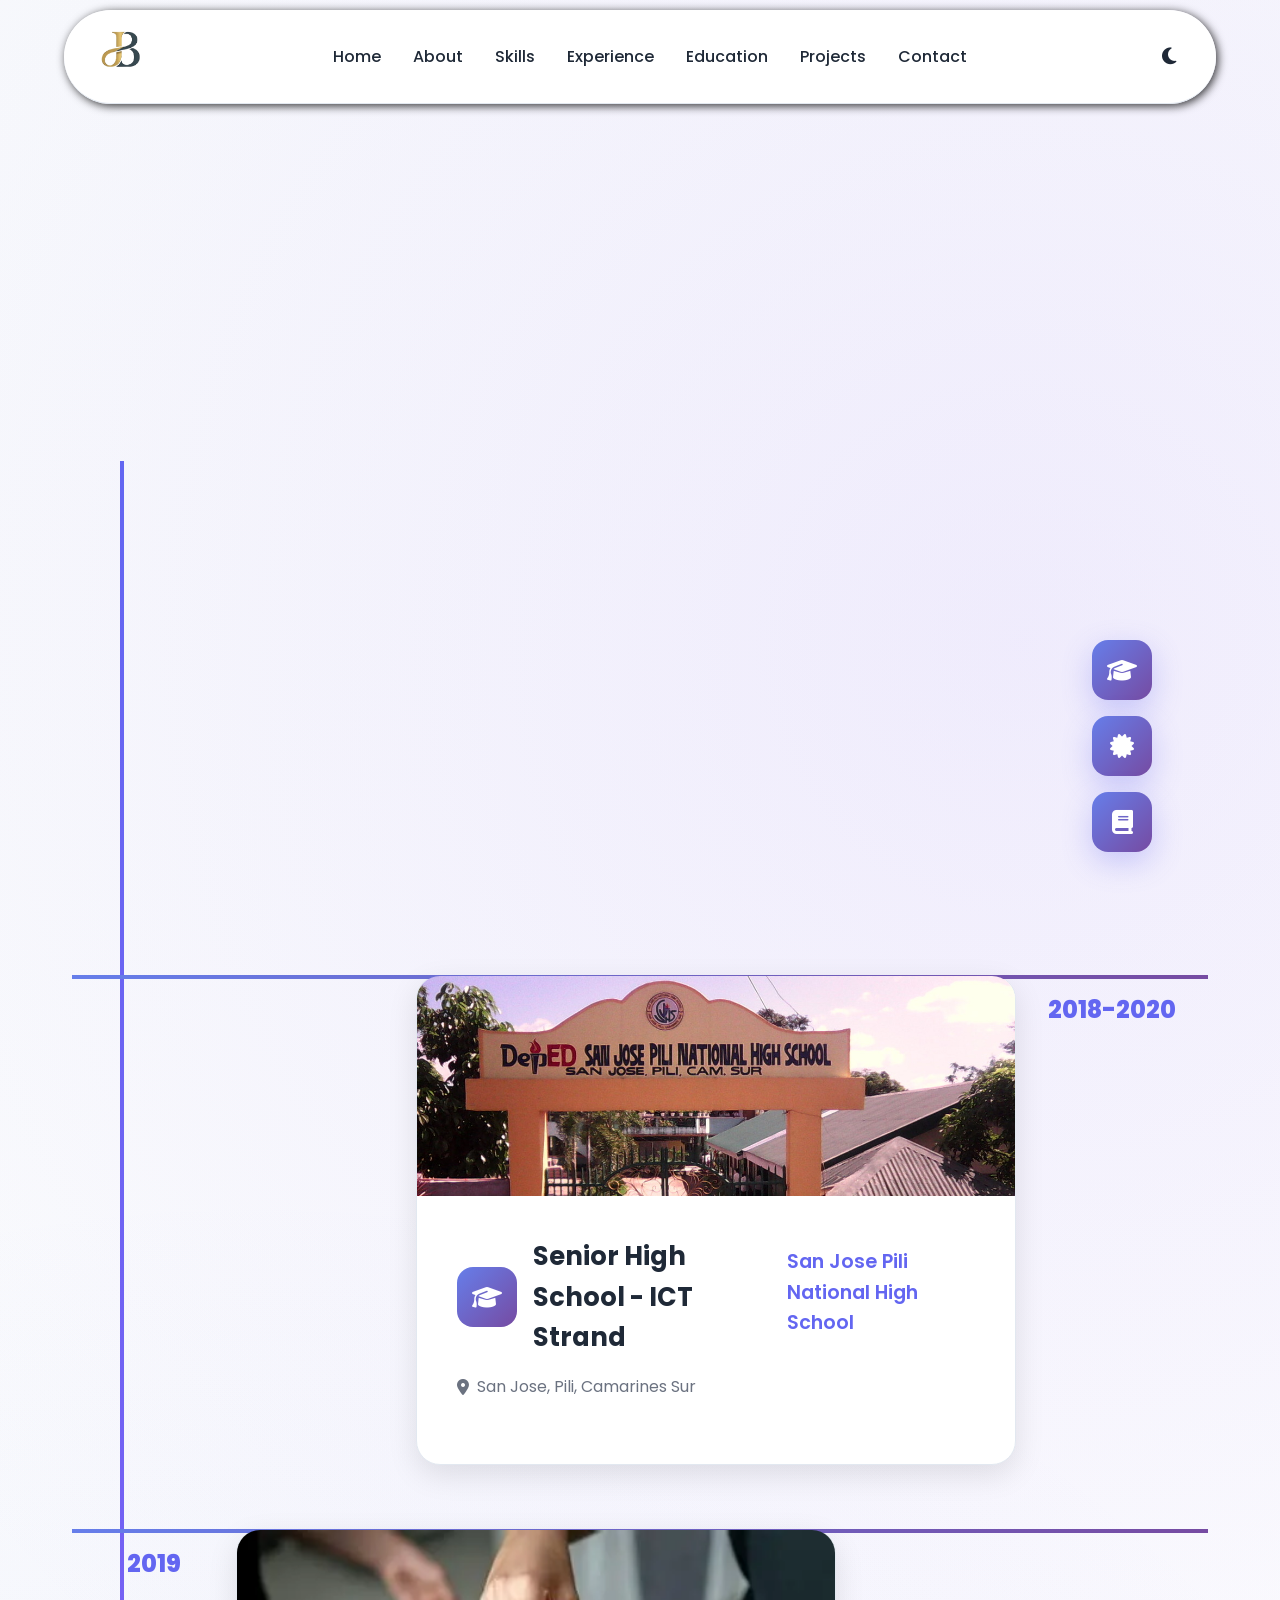
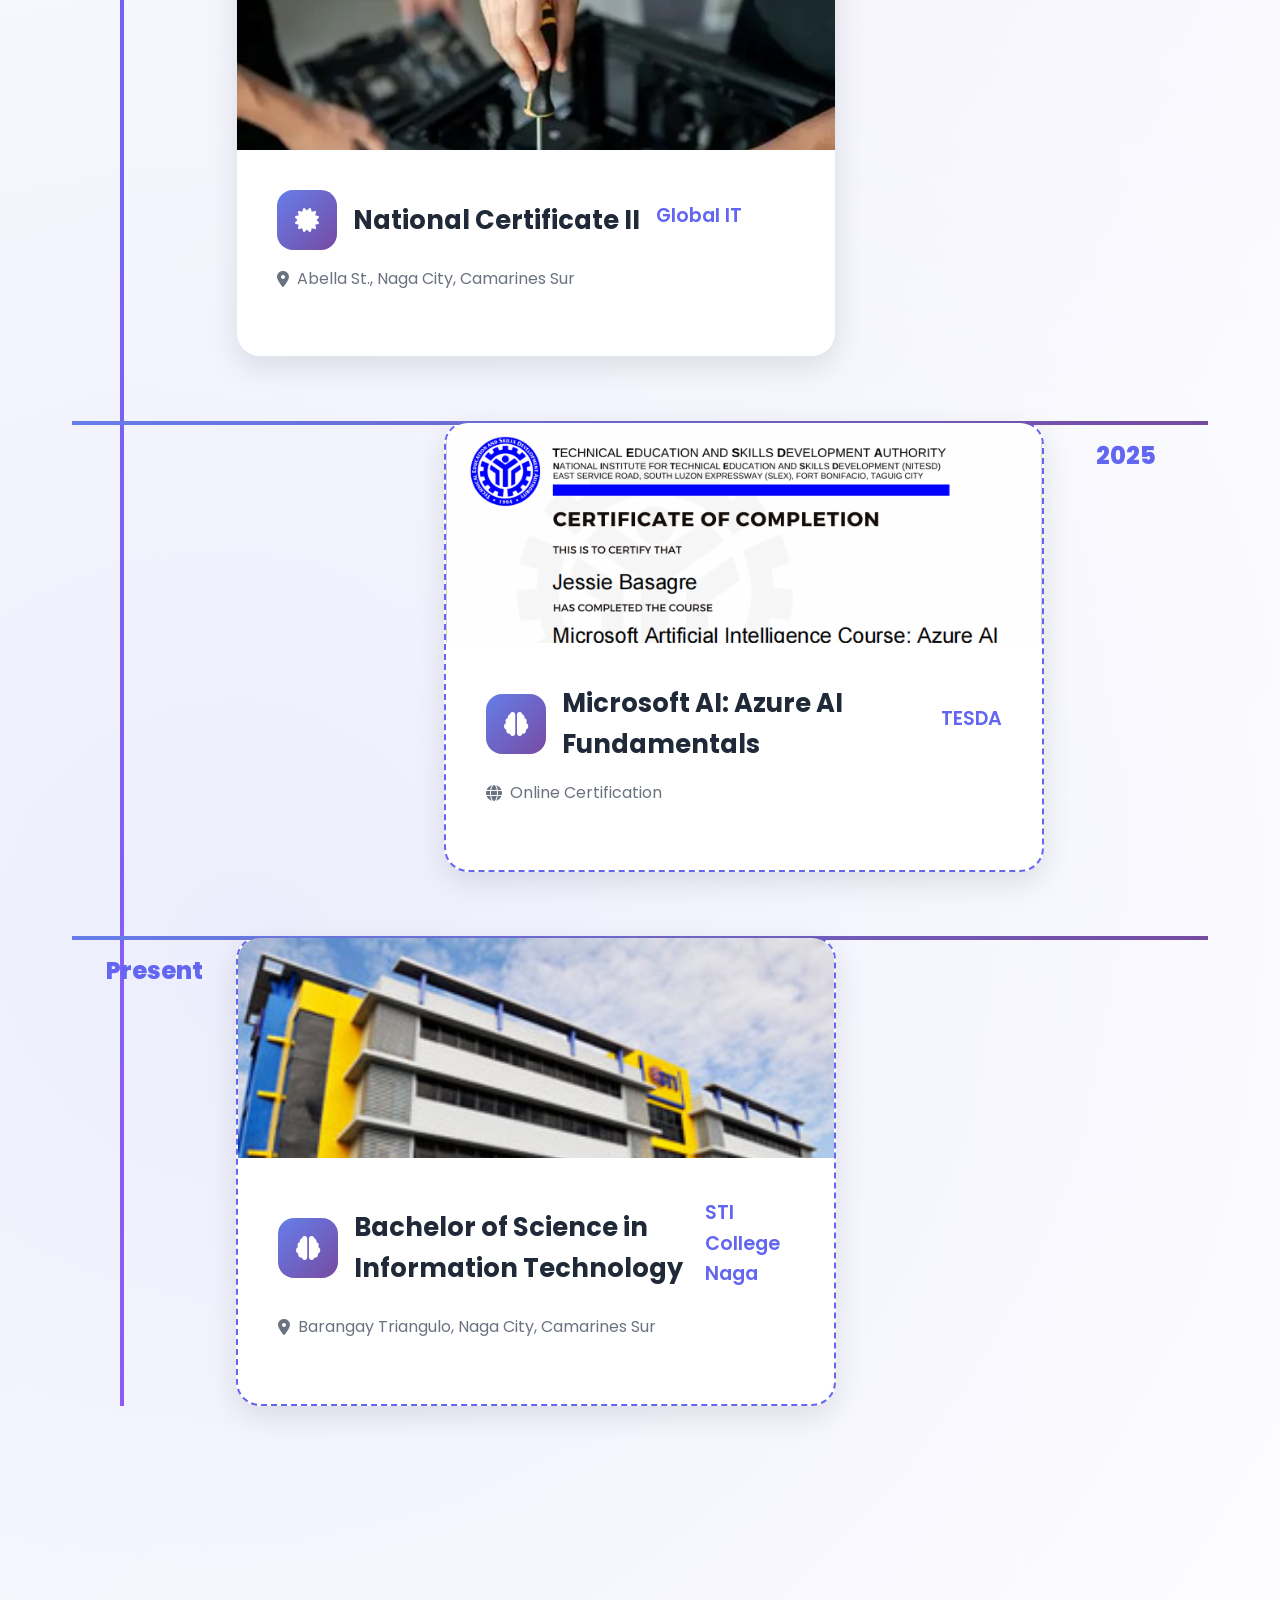
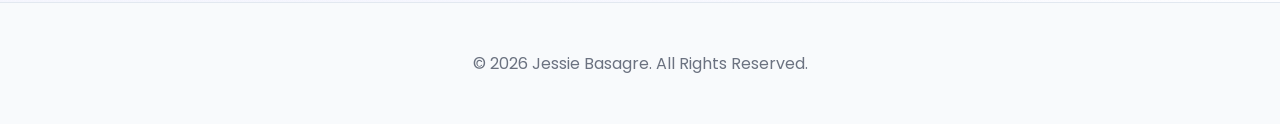
==== commit 57db76a8: "Updated Successfully" ====
--- a/pages/Education.html
+++ b/pages/Education.html
@@ -17,6 +17,7 @@
                 <li><a href="../index.html" class="nav-link">Home</a></li>
                 <li><a href="../index.html#about" class="nav-link">About</a></li>
                 <li><a href="../index.html#skills" class="nav-link">Skills</a></li>
+                <li><a href="Experience.html" class="nav-link active">Experience</a></li>
                 <li><a href="Education.html" class="nav-link">Education</a></li>
                 <li><a href="Projects.html" class="nav-link">Projects</a></li>
                 <li><a href="../index.html#contact" class="nav-link">Contact</a></li>
@@ -192,7 +193,9 @@
             
         </div>
     </div>
-</section>  
+</section> 
+<!-- Back to Top & Footer -->
+<button class="back-to-top" id="backToTop"><i class="fas fa-arrow-up"></i></button> 
 <footer class="footer">
         <p>&copy; 2026 Jessie Basagre. All Rights Reserved.</p>
 </footer>
--- a/styles/core.css
+++ b/styles/core.css
@@ -111,7 +111,34 @@
     margin: 0 auto;
     padding: 0 2rem;
 }
+/* Back to Top */
+.back-to-top {
+    position: fixed;
+    bottom: 30px;
+    right: 30px;
+    width: 55px;
+    height: 55px;
+    background: var(--gradient);
+    border: none;
+    border-radius: 50%;
+    color: white;
+    font-size: 1.3rem;
+    cursor: pointer;
+    opacity: 0;
+    visibility: hidden;
+    transition: all 0.3s ease;
+    box-shadow: 0 10px 30px rgba(99, 102, 241, 0.4);
+    z-index: 1000;
+}
 
+.back-to-top.show {
+    opacity: 1;
+    visibility: visible;
+}
+
+.back-to-top:hover {
+    transform: translateY(-5px) scale(1.1);
+}
 /* Footer */
 .footer {
     background: var(--bg-secondary);
@@ -149,52 +176,13 @@
         border-radius: 25px;
     }
     
-    .nav-container { padding: 0 1rem; }
-    .nav-menu { display: none !important; }
-    
-    .mobile-menu {
-        position: fixed;
-        top: 100%;
-        left: 0;
-        width: 100%;
-        background: rgba(255, 255, 255, 0.98);
-        backdrop-filter: blur(20px);
-        border-radius: 0 0 25px 25px;
-        padding: 1rem 0;
-        box-shadow: 0 10px 30px rgba(0,0,0,0.2);
-        transform: translateY(-20px);
-        opacity: 0;
-        visibility: hidden;
-        transition: all 0.4s cubic-bezier(0.34, 1.56, 0.64, 1);
-        z-index: 999;
-        gap: 0;
+.nav-container { padding: 0 1rem; }
+.nav-menu { 
+    display: grid;
+    grid-template-columns: repeat(3, 1fr); 
+    gap: 5px;
+    text-align: center;
+    padding: 0; 
     }
     
-    [data-theme="dark"] .mobile-menu {
-        background: rgba(15, 23, 42, 0.98);
-        box-shadow: 0 10px 30px rgba(99, 102, 241, 0.3);
-    }
-    
-    .mobile-menu.active {
-        display: flex !important;
-        transform: translateY(0);
-        opacity: 1;
-        visibility: visible;
-    }
-    
-    .mobile-menu .nav-link {
-        display: block;
-        padding: 1rem 2rem;
-        font-size: 1.1rem;
-        font-weight: 600;
-        border-bottom: 1px solid rgba(0,0,0,0.05);
-        transition: all 0.3s ease;
-    }
-    
-    .mobile-menu .nav-link:hover {
-        background: var(--primary-color);
-        color: white !important;
-        padding-left: 3rem;
-        transform: translateX(10px);
-    }
 }
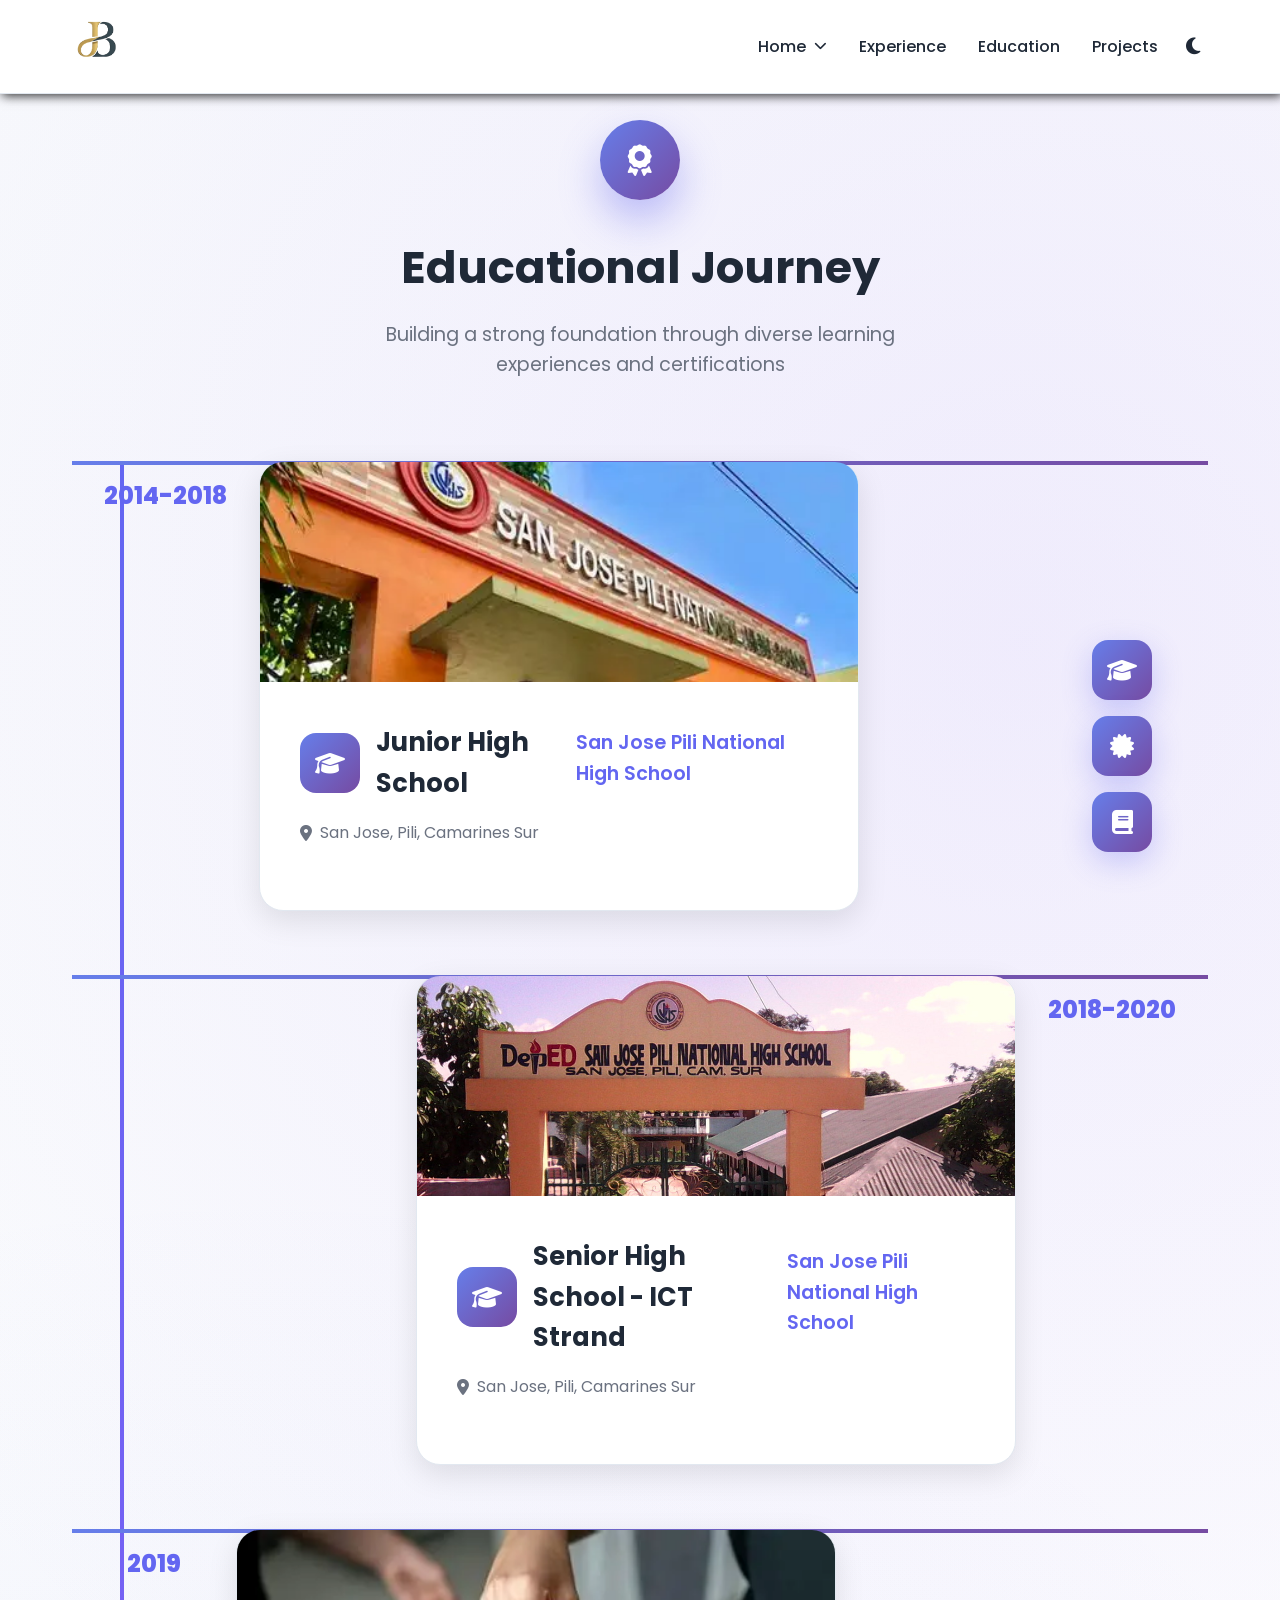
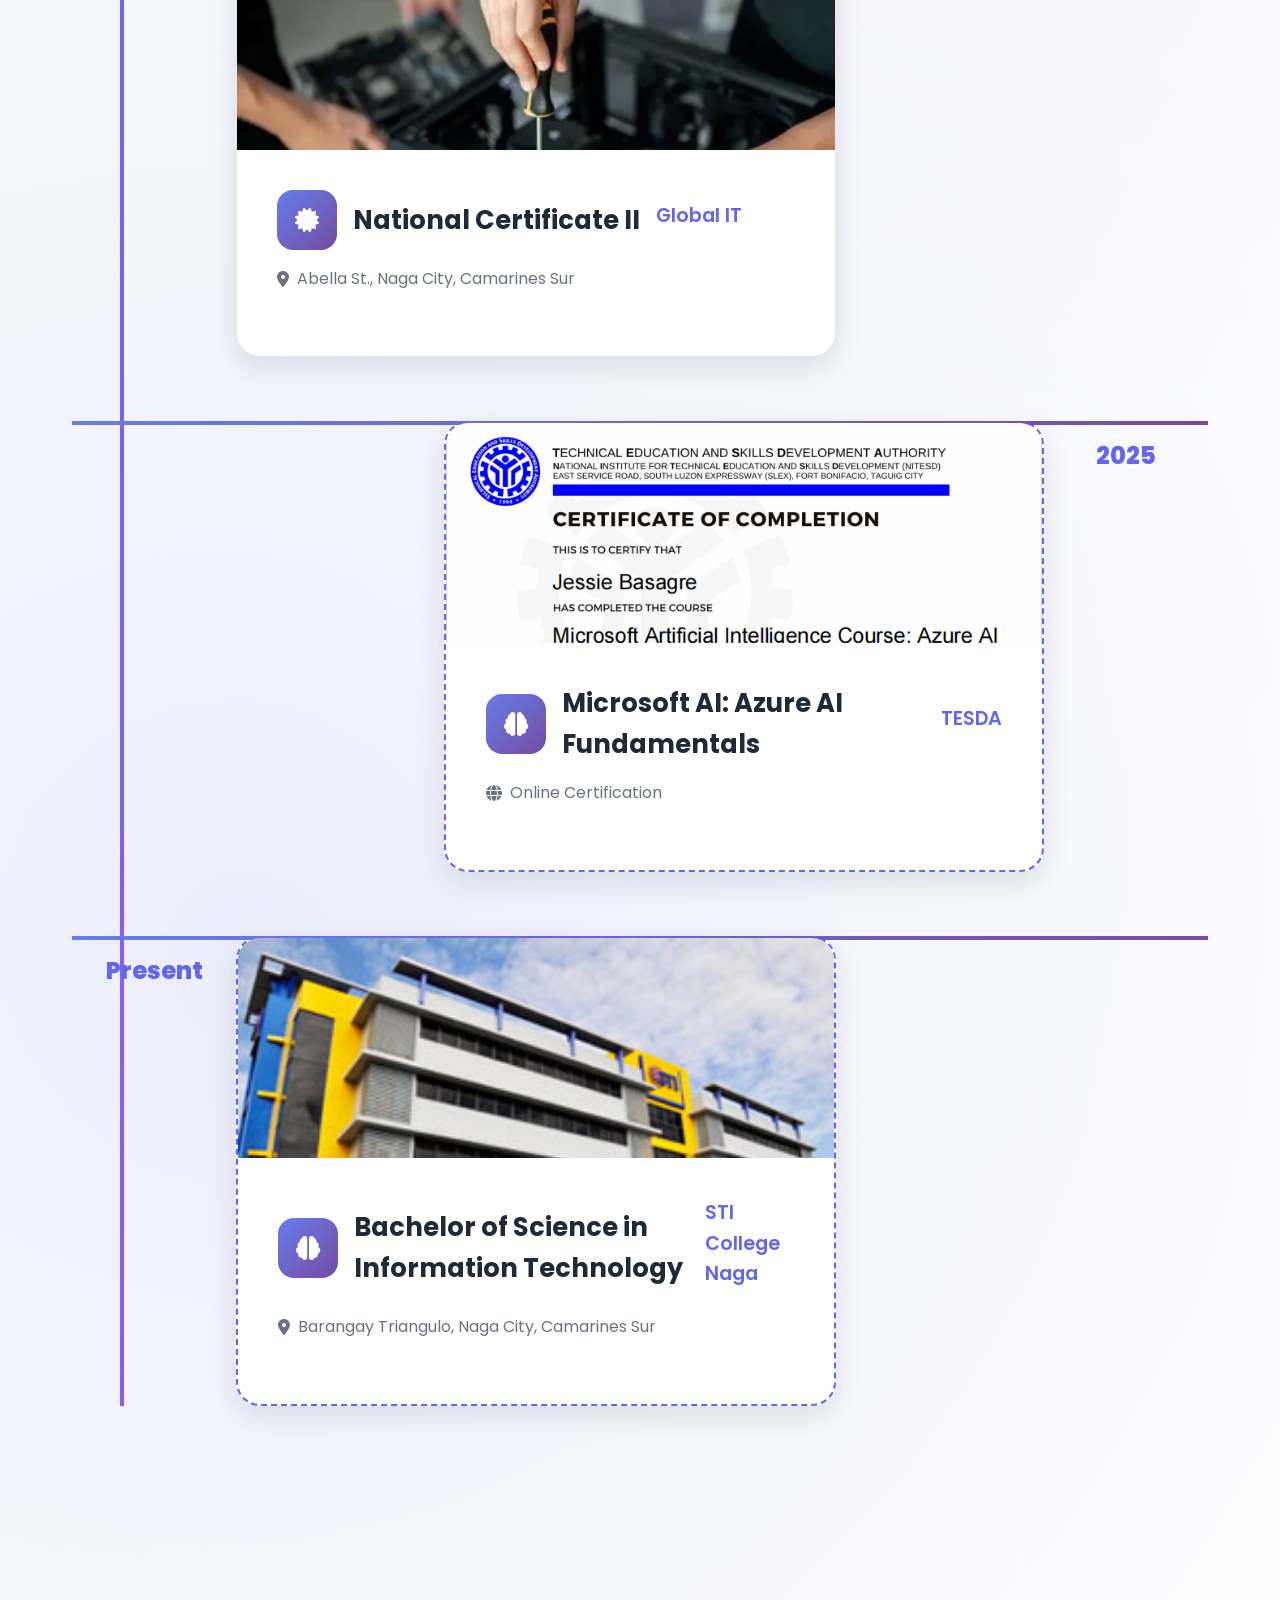
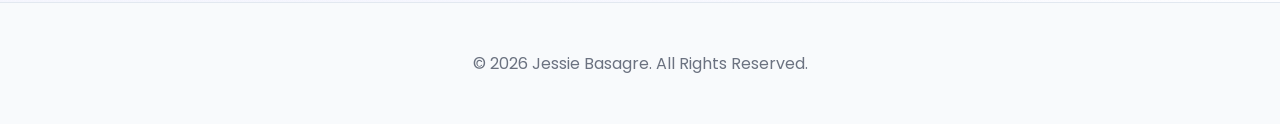
==== commit 0c437c44: "Updated" ====
--- a/pages/Education.html
+++ b/pages/Education.html
@@ -10,25 +10,35 @@
     <link rel="stylesheet" href="../styles/core.css">
 </head>
 <body>
-    <nav class="navbar" id="navbar">
-        <div class="nav-container">
-            <div class="logo"><img src="../pages/images/logo.png" alt="logo" width="50px" height="50px"></div>
+<!-- Navigation -->
+<nav class="navbar" id="navbar">
+    <div class="nav-container">
+        <div class="logo"><img src="images/logo.png" alt="logo" width="50px" height="50px"></div>
+        <div class="nav-and-toggle">
             <ul class="nav-menu">
-                <li><a href="../index.html" class="nav-link">Home</a></li>
-                <li><a href="../index.html#about" class="nav-link">About</a></li>
-                <li><a href="../index.html#skills" class="nav-link">Skills</a></li>
+                <li class="nav-dropdown">
+                    <a href="../index.html#home" class="nav-link dropdown-toggle">
+                        Home <i class="fas fa-chevron-down"></i>
+                    </a>
+                    <ul class="dropdown-menu">
+                        <li><a href="../index.html#home" class="nav-link dropdown-item">Home</a></li>
+                        <li><a href="../index.html#about" class="nav-link dropdown-item">About</a></li>
+                        <li><a href="../index.html#skills" class="nav-link dropdown-item">Skills</a></li>
+                        <li><a href="../index.html#contact" class="nav-link dropdown-item">Contact</a></li>
+                    </ul>
+                </li>
                 <li><a href="Experience.html" class="nav-link active">Experience</a></li>
                 <li><a href="Education.html" class="nav-link">Education</a></li>
                 <li><a href="Projects.html" class="nav-link">Projects</a></li>
-                <li><a href="../index.html#contact" class="nav-link">Contact</a></li>
             </ul>
-            <div>
+            <div class="top-buttons">
                 <button class="theme-toggle" id="themeToggle">
                     <i class="fas fa-moon"></i>
                 </button>
             </div>
         </div>
-    </nav>
+    </div>
+</nav>
     <!-- Enhanced Education Section -->
 <section id="education" class="section education-hero-section" style="background: linear-gradient(135deg, var(--bg-secondary) 0%, var(--bg-primary) 100%); position: relative; overflow: hidden;">
     <!-- Background Pattern -->
--- a/styles/core.css
+++ b/styles/core.css
@@ -8,6 +8,12 @@
     --border-color: #e2e8f0;
     --shadow: 0 10px 30px rgba(0,0,0,0.1);
     --gradient: linear-gradient(135deg, #667eea 0%, #764ba2 100%);
+
+     --accent-primary: #6366f1;
+    --accent-secondary: #10b981;
+    --card-bg: rgba(255, 255, 255, 0.9);
+    --card-border: rgba(99, 102, 241, 0.2);
+    --glass-shadow: 0 25px 50px rgba(0, 0, 0, 0.1);
 }
 
 [data-theme="dark"] {
@@ -17,6 +23,10 @@
     --bg-secondary: #1e293b;
     --border-color: #334155;
     --shadow: 0 10px 30px rgba(0,0,0,0.3);
+
+    --card-bg: rgba(15, 23, 42, 0.9);
+    --card-border: rgba(99, 102, 241, 0.4);
+    --glass-shadow: 0 25px 50px rgba(0, 0, 0, 0.4);
 }
 
 * { margin: 0; padding: 0; box-sizing: border-box; }
@@ -36,18 +46,20 @@
     top: 0;
     left: 50%;
     transform: translateX(-50%);
-    width: 90%;
+    width: 100%;
     background: rgba(255, 255, 255, 0.95);
     backdrop-filter: blur(10px);
     z-index: 1000;
     padding: 1rem 0;
     transition: all 0.3s ease;
     border-bottom: 1px solid var(--border-color);
-    border-radius: 50px;
-    margin-top: 10px;
     box-shadow: 2px 2px 10px rgba(0, 0, 0, 0.80);
 }
-
+.nav-and-toggle{
+    display: flex;
+    gap: 20px;
+    align-items: center;
+}
 [data-theme="dark"] .navbar { 
     background: rgba(15, 23, 42, 0.95);
     box-shadow: 1px 1px 2px var(--primary-color); 
@@ -94,7 +106,122 @@
     background: var(--primary-color);
     transition: width 0.3s ease;
 }
-
+/*======================================================*/
+/* Dropdown Menu Styles */
+.nav-dropdown {
+    position: relative;
+}
+
+.dropdown-toggle {
+    display: flex;
+    align-items: center;
+    gap: 0.5rem;
+}
+
+.dropdown-toggle .fa-chevron-down {
+    transition: transform 0.3s ease;
+    font-size: 0.8rem;
+}
+
+.dropdown-menu {
+    position: absolute;
+    top: 100%;
+    left: 0;
+    background: rgba(255, 255, 255, 0.98);
+    backdrop-filter: blur(10px);
+    min-width: 180px;
+    list-style: none;
+    margin: 0;
+    padding: 0.5rem 0;
+    border-radius: 12px;
+    box-shadow: var(--shadow);
+    border: 1px solid var(--border-color);
+    opacity: 0;
+    visibility: hidden;
+    transform: translateY(-10px);
+    transition: all 0.3s ease;
+    z-index: 1001;
+}
+
+.dropdown-menu li {
+    margin: 0;
+}
+
+.dropdown-item {
+    display: block;
+    padding: 0.75rem 1.5rem;
+    color: var(--text-primary);
+    text-decoration: none;
+    font-weight: 400;
+    font-size: 0.95rem;
+    transition: all 0.2s ease;
+    white-space: nowrap;
+}
+
+.dropdown-item:hover {
+    background: var(--gradient);
+    color: white;
+    padding-left: 1.75rem;
+}
+
+/* Active dropdown toggle */
+.nav-dropdown.active .dropdown-menu {
+    opacity: 1;
+    visibility: visible;
+    transform: translateY(0);
+}
+
+.nav-dropdown.active .dropdown-toggle .fa-chevron-down {
+    transform: rotate(180deg);
+}
+
+/* Dark theme dropdown */
+[data-theme="dark"] .dropdown-menu {
+    background: rgba(15, 23, 42, 0.98);
+    border-color: var(--border-color);
+}
+
+[data-theme="dark"] .dropdown-item {
+    color: var(--text-primary);
+}
+
+[data-theme="dark"] .dropdown-item:hover {
+    background: var(--gradient);
+    color: white;
+}
+
+/* Mobile Responsive Dropdown */
+@media (max-width: 768px) {
+    .dropdown-menu {
+        position: static;
+        background: var(--bg-secondary);
+        box-shadow: none;
+        border: none;
+        border-radius: 0;
+        padding: 0.25rem 0;
+        margin-top: 0.25rem;
+        opacity: 1;
+        visibility: visible;
+        transform: none;
+        max-height: 0;
+        overflow: hidden;
+        transition: max-height 0.3s ease;
+    }
+
+    .nav-dropdown.active .dropdown-menu {
+        max-height: 200px;
+    }
+
+    .dropdown-item {
+        padding: 0.5rem 2rem;
+        font-size: 0.9rem;
+    }
+
+    .dropdown-toggle .fa-chevron-down {
+        margin-left: auto;
+    }
+}
+/*======================================================*/
 .nav-link:hover::after { width: 100%; }
 .theme-toggle, .mobile-menu-btn {
 background: none;
@@ -175,6 +302,7 @@
         margin-top: 8px;
         border-radius: 25px;
     }
+
     
 .nav-container { padding: 0 1rem; }
 .nav-menu { 
@@ -182,6 +310,7 @@
     grid-template-columns: repeat(3, 1fr); 
     gap: 5px;
     text-align: center;
+    align-items: center;
     padding: 0; 
     }
     
